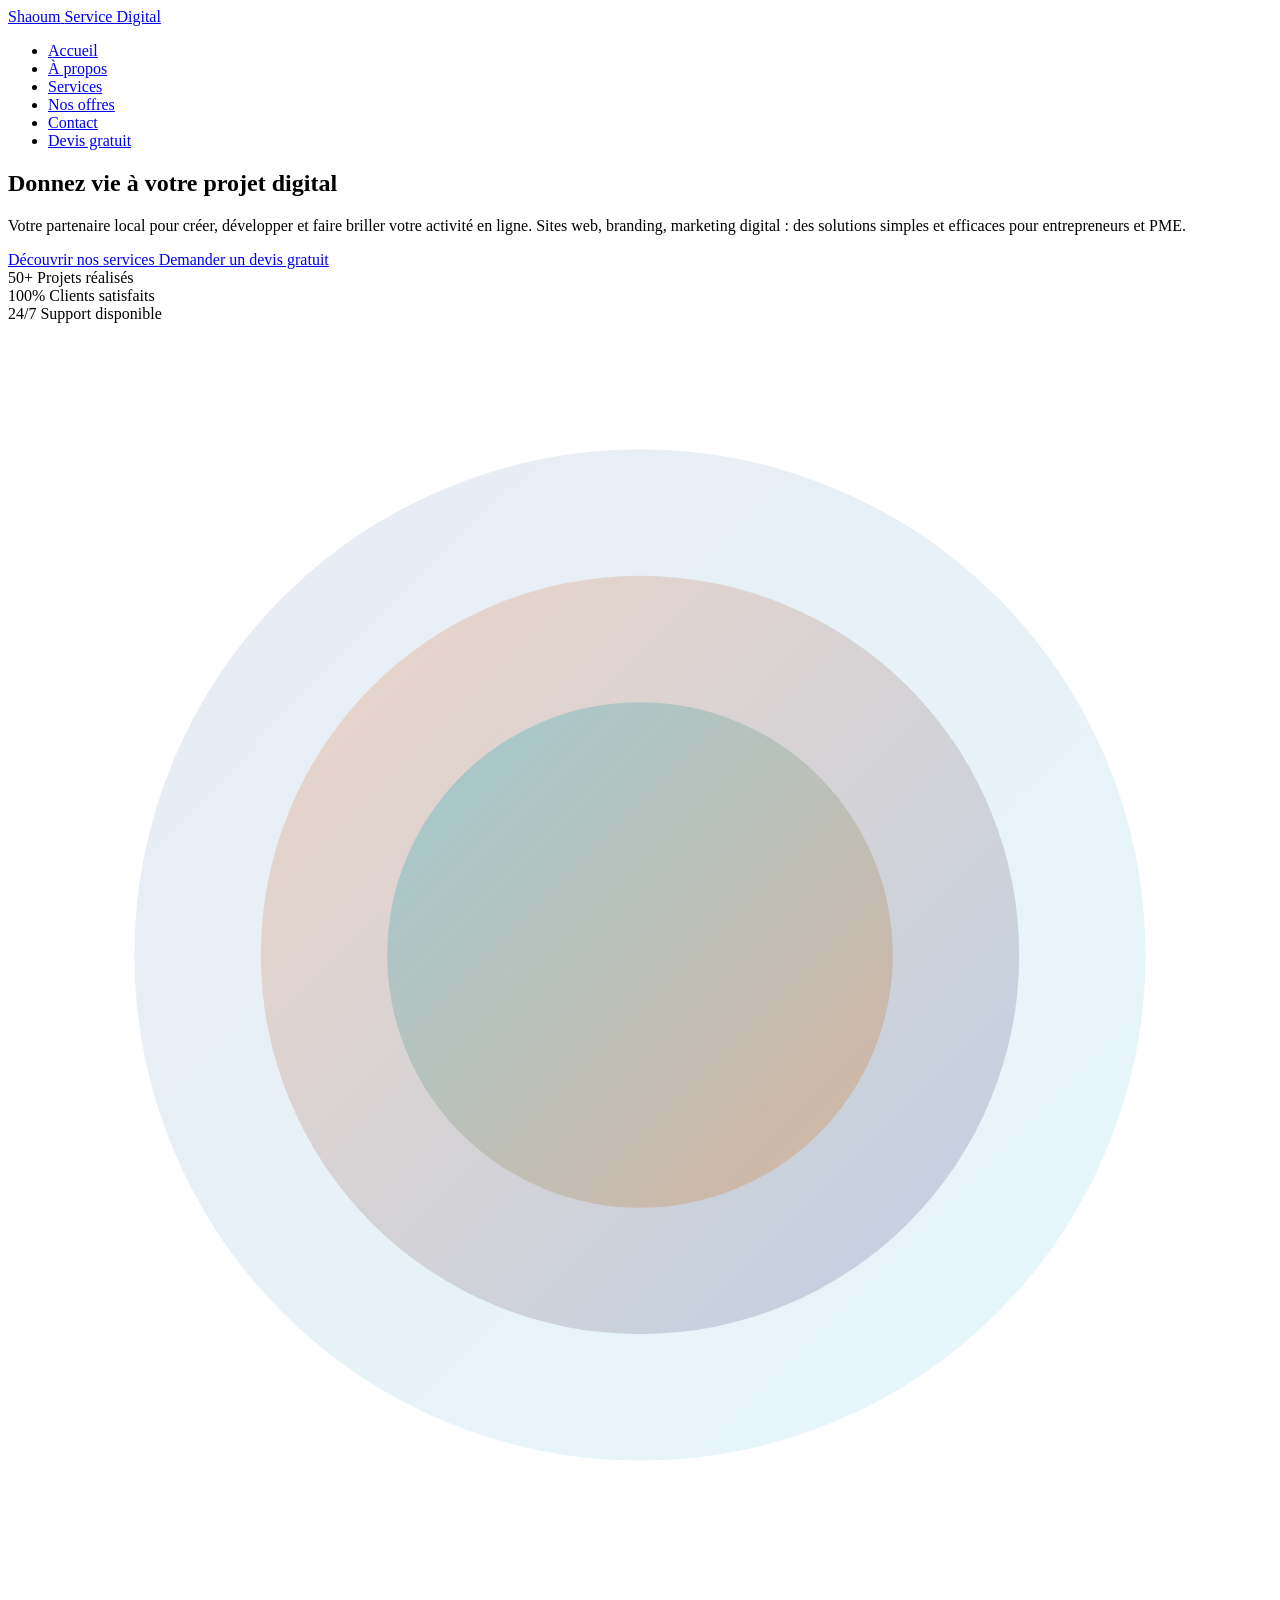
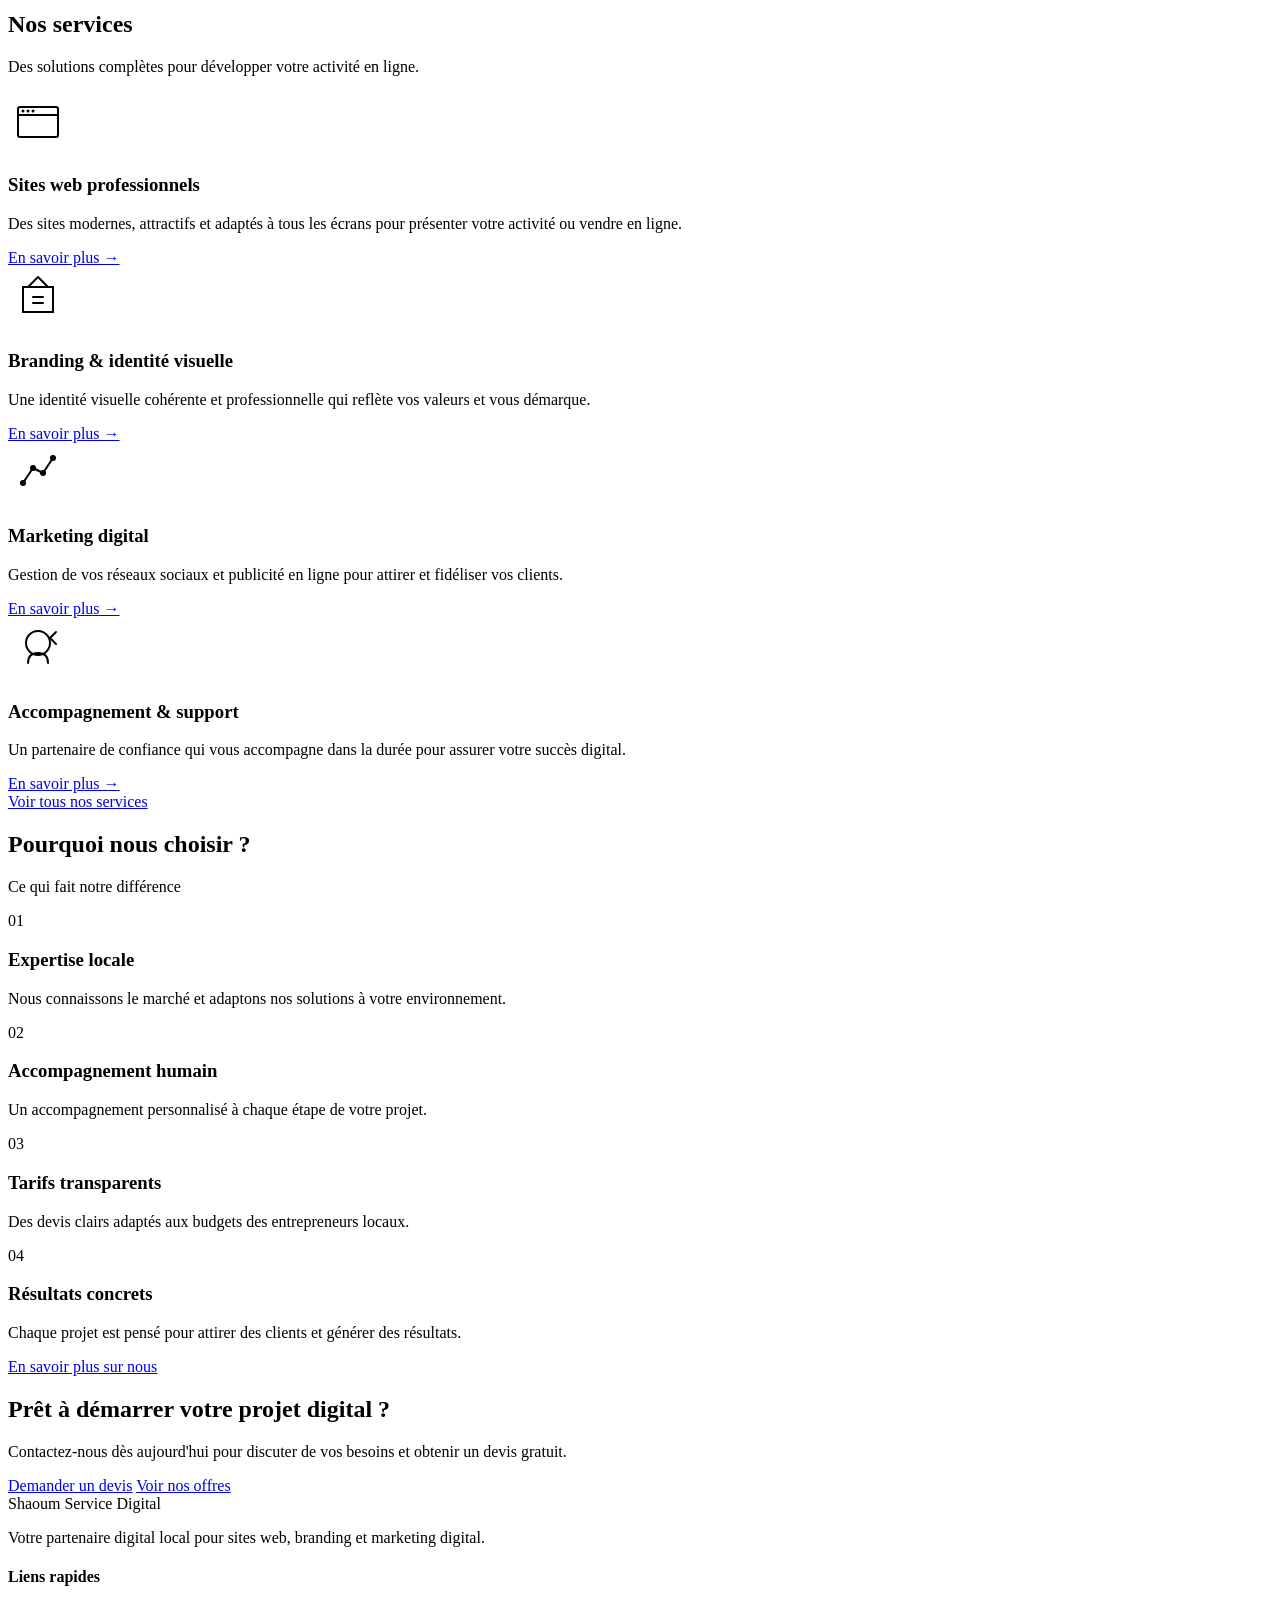
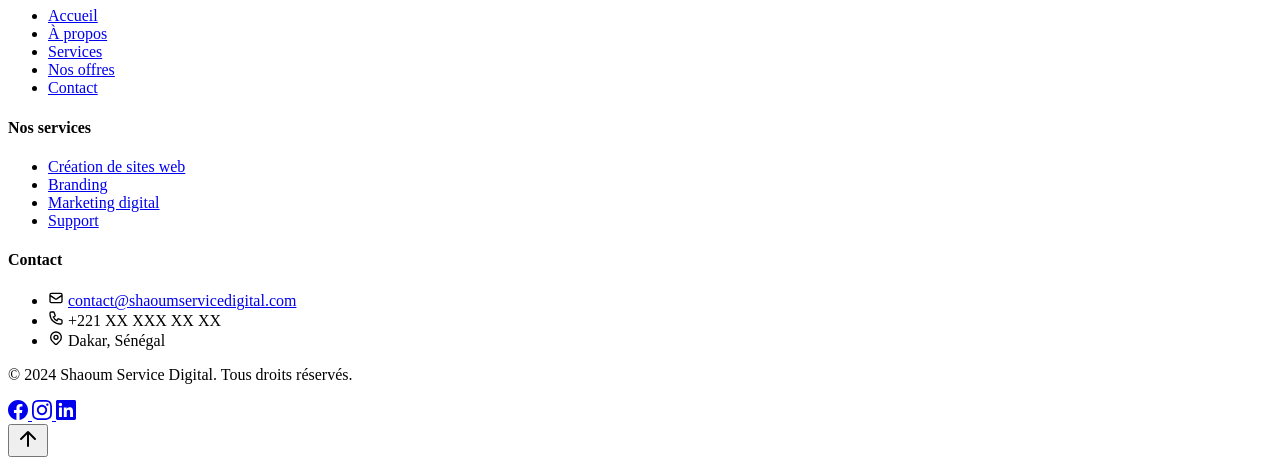
==== index.html @ 62bbb560 "🎉Initialize the project Shaoum-Service-Digital" ====
<!DOCTYPE html>
<html lang="fr">
<head>
    <meta charset="UTF-8">
    <meta name="viewport" content="width=device-width, initial-scale=1.0">
    <meta name="description" content="Shaoum Service Digital - Votre partenaire local pour sites web, branding et marketing digital au Sénégal.">
    <meta name="keywords" content="création site web, branding, marketing digital, Dakar, Sénégal, services digitaux">
    <title>Accueil - Shaoum Service Digital</title>
    
    <!-- Google Fonts -->
    <link rel="preconnect" href="https://fonts.googleapis.com">
    <link rel="preconnect" href="https://fonts.gstatic.com" crossorigin>
    <link href="https://fonts.googleapis.com/css2?family=Inter:wght@400;500;600&family=Poppins:wght@600;700;800&display=swap" rel="stylesheet">
    
    <!-- CSS -->
    <link rel="stylesheet" href="css/reset.css">
    <link rel="stylesheet" href="css/style.css">
    <link rel="stylesheet" href="css/responsive.css">
</head>
<body>

    <!-- ========================================
         HEADER / NAVIGATION
    ======================================== -->
    <header class="header" id="header">
        <nav class="nav container">
            <a href="index.html" class="nav__logo">
                <span class="nav__logo-text">Shaoum</span>
                <span class="nav__logo-highlight">Service Digital</span>
            </a>

            <!-- Menu Toggle pour mobile -->
            <div class="nav__toggle" id="nav-toggle">
                <span></span>
                <span></span>
                <span></span>
            </div>

            <!-- Menu de navigation -->
            <ul class="nav__menu" id="nav-menu">
                <li class="nav__item">
                    <a href="index.html" class="nav__link active">Accueil</a>
                </li>
                <li class="nav__item">
                    <a href="about.html" class="nav__link">À propos</a>
                </li>
                <li class="nav__item">
                    <a href="services.html" class="nav__link">Services</a>
                </li>
                <li class="nav__item">
                    <a href="offers.html" class="nav__link">Nos offres</a>
                </li>
                <li class="nav__item">
                    <a href="contact.html" class="nav__link">Contact</a>
                </li>
                <li class="nav__item">
                    <a href="contact.html" class="btn btn--primary btn--nav">Devis gratuit</a>
                </li>
            </ul>
        </nav>
    </header>

    <!-- ========================================
         MAIN CONTENT
    ======================================== -->
    <main class="main">

        <!-- ========================================
             SECTION HERO
        ======================================== -->
        <section class="hero section">
            <div class="hero__container container">
                <div class="hero__content">
                    <h1 class="hero__title">
                        Donnez vie à votre <span class="highlight">projet digital</span>
                    </h1>
                    <p class="hero__description">
                        Votre partenaire local pour créer, développer et faire briller votre activité en ligne. 
                        Sites web, branding, marketing digital : des solutions simples et efficaces pour entrepreneurs et PME.
                    </p>
                    <div class="hero__buttons">
                        <a href="services.html" class="btn btn--primary btn--large">
                            Découvrir nos services
                        </a>
                        <a href="contact.html" class="btn btn--outline btn--large">
                            Demander un devis gratuit
                        </a>
                    </div>

                    <!-- Stats -->
                    <div class="hero__stats">
                        <div class="stat">
                            <span class="stat__number">50+</span>
                            <span class="stat__label">Projets réalisés</span>
                        </div>
                        <div class="stat">
                            <span class="stat__number">100%</span>
                            <span class="stat__label">Clients satisfaits</span>
                        </div>
                        <div class="stat">
                            <span class="stat__number">24/7</span>
                            <span class="stat__label">Support disponible</span>
                        </div>
                    </div>
                </div>

                <div class="hero__image">
                    <div class="hero__image-wrapper">
                        <!-- Illustration SVG -->
                        <svg class="hero__illustration" viewBox="0 0 500 500" xmlns="http://www.w3.org/2000/svg">
                            <circle cx="250" cy="250" r="200" fill="url(#gradient1)" opacity="0.1"/>
                            <circle cx="250" cy="250" r="150" fill="url(#gradient2)" opacity="0.2"/>
                            <circle cx="250" cy="250" r="100" fill="url(#gradient3)" opacity="0.3"/>
                            
                            <defs>
                                <linearGradient id="gradient1" x1="0%" y1="0%" x2="100%" y2="100%">
                                    <stop offset="0%" style="stop-color:#1E3A8A;stop-opacity:1" />
                                    <stop offset="100%" style="stop-color:#06B6D4;stop-opacity:1" />
                                </linearGradient>
                                <linearGradient id="gradient2" x1="0%" y1="0%" x2="100%" y2="100%">
                                    <stop offset="0%" style="stop-color:#F97316;stop-opacity:1" />
                                    <stop offset="100%" style="stop-color:#1E3A8A;stop-opacity:1" />
                                </linearGradient>
                                <linearGradient id="gradient3" x1="0%" y1="0%" x2="100%" y2="100%">
                                    <stop offset="0%" style="stop-color:#06B6D4;stop-opacity:1" />
                                    <stop offset="100%" style="stop-color:#F97316;stop-opacity:1" />
                                </linearGradient>
                            </defs>
                        </svg>
                    </div>
                </div>
            </div>
        </section>

        <!-- ========================================
             APERÇU DES SERVICES
        ======================================== -->
        <section class="services-preview section section--gray">
            <div class="container">
                <div class="section__header">
                    <h2 class="section__title">Nos services</h2>
                    <p class="section__subtitle">Des solutions complètes pour développer votre activité en ligne.</p>
                    <div class="section__line"></div>
                </div>

                <div class="services__grid">
                    <!-- Service 1 -->
                    <article class="service__card">
                        <div class="service__icon">
                            <svg width="60" height="60" viewBox="0 0 60 60" fill="none">
                                <rect x="10" y="15" width="40" height="30" rx="2" stroke="currentColor" stroke-width="2"/>
                                <path d="M10 23H50" stroke="currentColor" stroke-width="2"/>
                                <circle cx="15" cy="19" r="1.5" fill="currentColor"/>
                                <circle cx="20" cy="19" r="1.5" fill="currentColor"/>
                                <circle cx="25" cy="19" r="1.5" fill="currentColor"/>
                            </svg>
                        </div>
                        <h3 class="service__title">Sites web professionnels</h3>
                        <p class="service__description">
                            Des sites modernes, attractifs et adaptés à tous les écrans pour présenter votre activité ou vendre en ligne.
                        </p>
                        <a href="services.html" class="service__link">En savoir plus →</a>
                    </article>

                    <!-- Service 2 -->
                    <article class="service__card">
                        <div class="service__icon">
                            <svg width="60" height="60" viewBox="0 0 60 60" fill="none">
                                <path d="M30 10L40 20H20L30 10Z" stroke="currentColor" stroke-width="2" stroke-linejoin="round"/>
                                <rect x="15" y="20" width="30" height="25" stroke="currentColor" stroke-width="2"/>
                                <path d="M25 30H35M25 36H35" stroke="currentColor" stroke-width="2" stroke-linecap="round"/>
                            </svg>
                        </div>
                        <h3 class="service__title">Branding & identité visuelle</h3>
                        <p class="service__description">
                            Une identité visuelle cohérente et professionnelle qui reflète vos valeurs et vous démarque.
                        </p>
                        <a href="services.html" class="service__link">En savoir plus →</a>
                    </article>

                    <!-- Service 3 -->
                    <article class="service__card">
                        <div class="service__icon">
                            <svg width="60" height="60" viewBox="0 0 60 60" fill="none">
                                <path d="M15 40L25 25L35 30L45 15" stroke="currentColor" stroke-width="2" stroke-linecap="round" stroke-linejoin="round"/>
                                <circle cx="15" cy="40" r="3" fill="currentColor"/>
                                <circle cx="25" cy="25" r="3" fill="currentColor"/>
                                <circle cx="35" cy="30" r="3" fill="currentColor"/>
                                <circle cx="45" cy="15" r="3" fill="currentColor"/>
                            </svg>
                        </div>
                        <h3 class="service__title">Marketing digital</h3>
                        <p class="service__description">
                            Gestion de vos réseaux sociaux et publicité en ligne pour attirer et fidéliser vos clients.
                        </p>
                        <a href="services.html" class="service__link">En savoir plus →</a>
                    </article>

                    <!-- Service 4 -->
                    <article class="service__card">
                        <div class="service__icon">
                            <svg width="60" height="60" viewBox="0 0 60 60" fill="none">
                                <circle cx="30" cy="25" r="12" stroke="currentColor" stroke-width="2"/>
                                <path d="M20 45C20 38 24 35 30 35C36 35 40 38 40 45" stroke="currentColor" stroke-width="2" stroke-linecap="round"/>
                                <path d="M42 20L48 14M48 26L42 20" stroke="currentColor" stroke-width="2" stroke-linecap="round"/>
                            </svg>
                        </div>
                        <h3 class="service__title">Accompagnement & support</h3>
                        <p class="service__description">
                            Un partenaire de confiance qui vous accompagne dans la durée pour assurer votre succès digital.
                        </p>
                        <a href="services.html" class="service__link">En savoir plus →</a>
                    </article>
                </div>

                <div class="section__cta">
                    <a href="services.html" class="btn btn--primary btn--large">Voir tous nos services</a>
                </div>
            </div>
        </section>

        <!-- ========================================
             POURQUOI NOUS CHOISIR (Résumé)
        ======================================== -->
        <section class="why-us-preview section">
            <div class="container">
                <div class="section__header">
                    <h2 class="section__title">Pourquoi nous choisir ?</h2>
                    <p class="section__subtitle">Ce qui fait notre différence</p>
                    <div class="section__line"></div>
                </div>

                <div class="why-us__grid-preview">
                    <div class="why-us__item">
                        <div class="why-us__number">01</div>
                        <h3 class="why-us__title">Expertise locale</h3>
                        <p class="why-us__description">
                            Nous connaissons le marché et adaptons nos solutions à votre environnement.
                        </p>
                    </div>

                    <div class="why-us__item">
                        <div class="why-us__number">02</div>
                        <h3 class="why-us__title">Accompagnement humain</h3>
                        <p class="why-us__description">
                            Un accompagnement personnalisé à chaque étape de votre projet.
                        </p>
                    </div>

                    <div class="why-us__item">
                        <div class="why-us__number">03</div>
                        <h3 class="why-us__title">Tarifs transparents</h3>
                        <p class="why-us__description">
                            Des devis clairs adaptés aux budgets des entrepreneurs locaux.
                        </p>
                    </div>

                    <div class="why-us__item">
                        <div class="why-us__number">04</div>
                        <h3 class="why-us__title">Résultats concrets</h3>
                        <p class="why-us__description">
                            Chaque projet est pensé pour attirer des clients et générer des résultats.
                        </p>
                    </div>
                </div>

                <div class="section__cta">
                    <a href="about.html" class="btn btn--outline btn--large">En savoir plus sur nous</a>
                </div>
            </div>
        </section>

        <!-- ========================================
             CALL TO ACTION
        ======================================== -->
        <section class="cta-section section section--primary">
            <div class="container">
                <div class="cta__content">
                    <h2 class="cta__title">Prêt à démarrer votre projet digital ?</h2>
                    <p class="cta__description">
                        Contactez-nous dès aujourd'hui pour discuter de vos besoins et obtenir un devis gratuit.
                    </p>
                    <div class="cta__buttons">
                        <a href="contact.html" class="btn btn--secondary btn--large">Demander un devis</a>
                        <a href="offers.html" class="btn btn--outline-white btn--large">Voir nos offres</a>
                    </div>
                </div>
            </div>
        </section>

    </main>

    <!-- ========================================
         FOOTER
    ======================================== -->
    <footer class="footer">
        <div class="container">
            <div class="footer__content">
                <!-- Colonne 1: À propos -->
                <div class="footer__column">
                    <div class="footer__logo">
                        <span class="footer__logo-text">Shaoum</span>
                        <span class="footer__logo-highlight">Service Digital</span>
                    </div>
                    <p class="footer__description">
                        Votre partenaire digital local pour sites web, branding et marketing digital.
                    </p>
                </div>

                <!-- Colonne 2: Liens rapides -->
                <div class="footer__column">
                    <h4 class="footer__title">Liens rapides</h4>
                    <ul class="footer__links">
                        <li><a href="index.html" class="footer__link">Accueil</a></li>
                        <li><a href="about.html" class="footer__link">À propos</a></li>
                        <li><a href="services.html" class="footer__link">Services</a></li>
                        <li><a href="offers.html" class="footer__link">Nos offres</a></li>
                        <li><a href="contact.html" class="footer__link">Contact</a></li>
                    </ul>
                </div>

                <!-- Colonne 3: Services -->
                <div class="footer__column">
                    <h4 class="footer__title">Nos services</h4>
                    <ul class="footer__links">
                        <li><a href="services.html" class="footer__link">Création de sites web</a></li>
                        <li><a href="services.html" class="footer__link">Branding</a></li>
                        <li><a href="services.html" class="footer__link">Marketing digital</a></li>
                        <li><a href="services.html" class="footer__link">Support</a></li>
                    </ul>
                </div>

                <!-- Colonne 4: Contact -->
                <div class="footer__column">
                    <h4 class="footer__title">Contact</h4>
                    <ul class="footer__contact">
                        <li>
                            <svg width="16" height="16" viewBox="0 0 24 24" fill="none">
                                <path d="M3 8L10.89 13.26C11.5399 13.6722 12.4601 13.6722 13.11 13.26L21 8M5 19H19C20.1046 19 21 18.1046 21 17V7C21 5.89543 20.1046 5 19 5H5C3.89543 5 3 5.89543 3 7V17C3 18.1046 3.89543 19 5 19Z" stroke="currentColor" stroke-width="2"/>
                            </svg>
                            <a href="mailto:contact@shaoumservicedigital.com" class="footer__link">
                                contact@shaoumservicedigital.com
                            </a>
                        </li>
                        <li>
                            <svg width="16" height="16" viewBox="0 0 24 24" fill="none">
                                <path d="M3 5C3 3.89543 3.89543 3 5 3H8.27924C8.70967 3 9.09181 3.27543 9.22792 3.68377L10.7257 8.17721C10.8831 8.64932 10.6694 9.16531 10.2243 9.38787L7.96701 10.5165C9.06925 12.9612 11.0388 14.9308 13.4835 16.033L14.6121 13.7757C14.8347 13.3306 15.3507 13.1169 15.8228 13.2743L20.3162 14.7721C20.7246 14.9082 21 15.2903 21 15.7208V19C21 20.1046 20.1046 21 19 21H18C9.71573 21 3 14.2843 3 6V5Z" stroke="currentColor" stroke-width="2"/>
                            </svg>
                            <span>+221 XX XXX XX XX</span>
                        </li>
                        <li>
                            <svg width="16" height="16" viewBox="0 0 24 24" fill="none">
                                <path d="M17.657 16.657L13.414 20.9C12.6332 21.6808 11.3668 21.6808 10.586 20.9L6.343 16.657C3.21895 13.533 3.21895 8.46701 6.343 5.343C9.46701 2.21895 14.533 2.21895 17.657 5.343C20.781 8.46701 20.781 13.533 17.657 16.657Z" stroke="currentColor" stroke-width="2"/>
                                <circle cx="12" cy="11" r="3" stroke="currentColor" stroke-width="2"/>
                            </svg>
                            <span>Dakar, Sénégal</span>
                        </li>
                    </ul>
                </div>
            </div>

            <!-- Footer bottom -->
            <div class="footer__bottom">
                <p class="footer__copyright">
                    © 2024 Shaoum Service Digital. Tous droits réservés.
                </p>
                <div class="footer__social">
                    <a href="#" class="footer__social-link" aria-label="Facebook">
                        <svg width="20" height="20" viewBox="0 0 24 24" fill="currentColor">
                            <path d="M24 12.073c0-6.627-5.373-12-12-12s-12 5.373-12 12c0 5.99 4.388 10.954 10.125 11.854v-8.385H7.078v-3.47h3.047V9.43c0-3.007 1.792-4.669 4.533-4.669 1.312 0 2.686.235 2.686.235v2.953H15.83c-1.491 0-1.956.925-1.956 1.874v2.25h3.328l-.532 3.47h-2.796v8.385C19.612 23.027 24 18.062 24 12.073z"/>
                        </svg>
                    </a>
                    <a href="#" class="footer__social-link" aria-label="Instagram">
                        <svg width="20" height="20" viewBox="0 0 24 24" fill="currentColor">
                            <path d="M12 2.163c3.204 0 3.584.012 4.85.07 3.252.148 4.771 1.691 4.919 4.919.058 1.265.069 1.645.069 4.849 0 3.205-.012 3.584-.069 4.849-.149 3.225-1.664 4.771-4.919 4.919-1.266.058-1.644.07-4.85.07-3.204 0-3.584-.012-4.849-.07-3.26-.149-4.771-1.699-4.919-4.92-.058-1.265-.07-1.644-.07-4.849 0-3.204.013-3.583.07-4.849.149-3.227 1.664-4.771 4.919-4.919 1.266-.057 1.645-.069 4.849-.069zm0-2.163c-3.259 0-3.667.014-4.947.072-4.358.2-6.78 2.618-6.98 6.98-.059 1.281-.073 1.689-.073 4.948 0 3.259.014 3.668.072 4.948.2 4.358 2.618 6.78 6.98 6.98 1.281.058 1.689.072 4.948.072 3.259 0 3.668-.014 4.948-.072 4.354-.2 6.782-2.618 6.979-6.98.059-1.28.073-1.689.073-4.948 0-3.259-.014-3.667-.072-4.947-.196-4.354-2.617-6.78-6.979-6.98-1.281-.059-1.69-.073-4.949-.073zm0 5.838c-3.403 0-6.162 2.759-6.162 6.162s2.759 6.163 6.162 6.163 6.162-2.759 6.162-6.163c0-3.403-2.759-6.162-6.162-6.162zm0 10.162c-2.209 0-4-1.79-4-4 0-2.209 1.791-4 4-4s4 1.791 4 4c0 2.21-1.791 4-4 4zm6.406-11.845c-.796 0-1.441.645-1.441 1.44s.645 1.44 1.441 1.44c.795 0 1.439-.645 1.439-1.44s-.644-1.44-1.439-1.44z"/>
                        </svg>
                    </a>
                    <a href="#" class="footer__social-link" aria-label="LinkedIn">
                        <svg width="20" height="20" viewBox="0 0 24 24" fill="currentColor">
                            <path d="M20.447 20.452h-3.554v-5.569c0-1.328-.027-3.037-1.852-3.037-1.853 0-2.136 1.445-2.136 2.939v5.667H9.351V9h3.414v1.561h.046c.477-.9 1.637-1.85 3.37-1.85 3.601 0 4.267 2.37 4.267 5.455v6.286zM5.337 7.433c-1.144 0-2.063-.926-2.063-2.065 0-1.138.92-2.063 2.063-2.063 1.14 0 2.064.925 2.064 2.063 0 1.139-.925 2.065-2.064 2.065zm1.782 13.019H3.555V9h3.564v11.452zM22.225 0H1.771C.792 0 0 .774 0 1.729v20.542C0 23.227.792 24 1.771 24h20.451C23.2 24 24 23.227 24 22.271V1.729C24 .774 23.2 0 22.222 0h.003z"/>
                        </svg>
                    </a>
                </div>
            </div>
        </div>
    </footer>

    <!-- ========================================
         SCROLL TO TOP BUTTON
    ======================================== -->
    <button class="scroll-top" id="scroll-top" aria-label="Retour en haut">
        <svg width="24" height="24" viewBox="0 0 24 24" fill="none">
            <path d="M12 19V5M5 12L12 5L19 12" stroke="currentColor" stroke-width="2" stroke-linecap="round" stroke-linejoin="round"/>
        </svg>
    </button>

    <!-- ========================================
         JAVASCRIPT
    ======================================== -->
    <script src="js/main.js"></script>

</body>
</html>
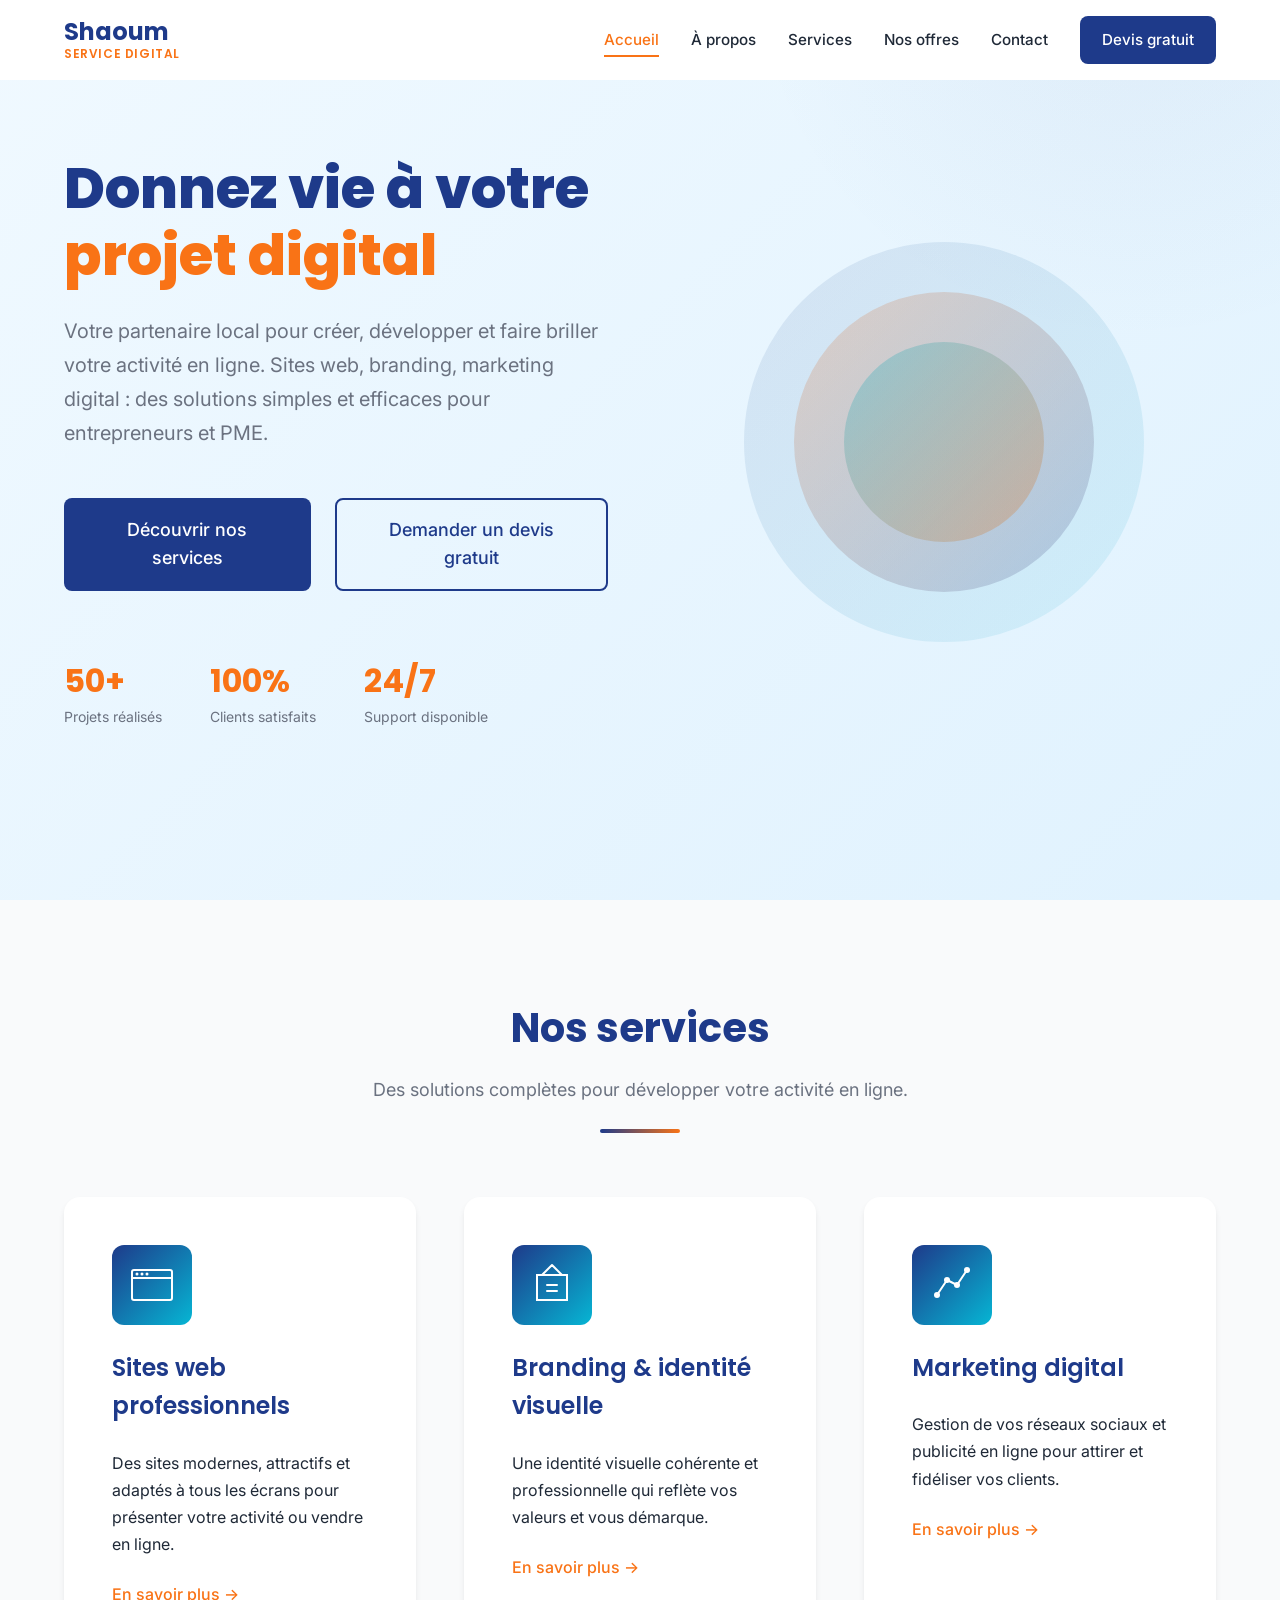
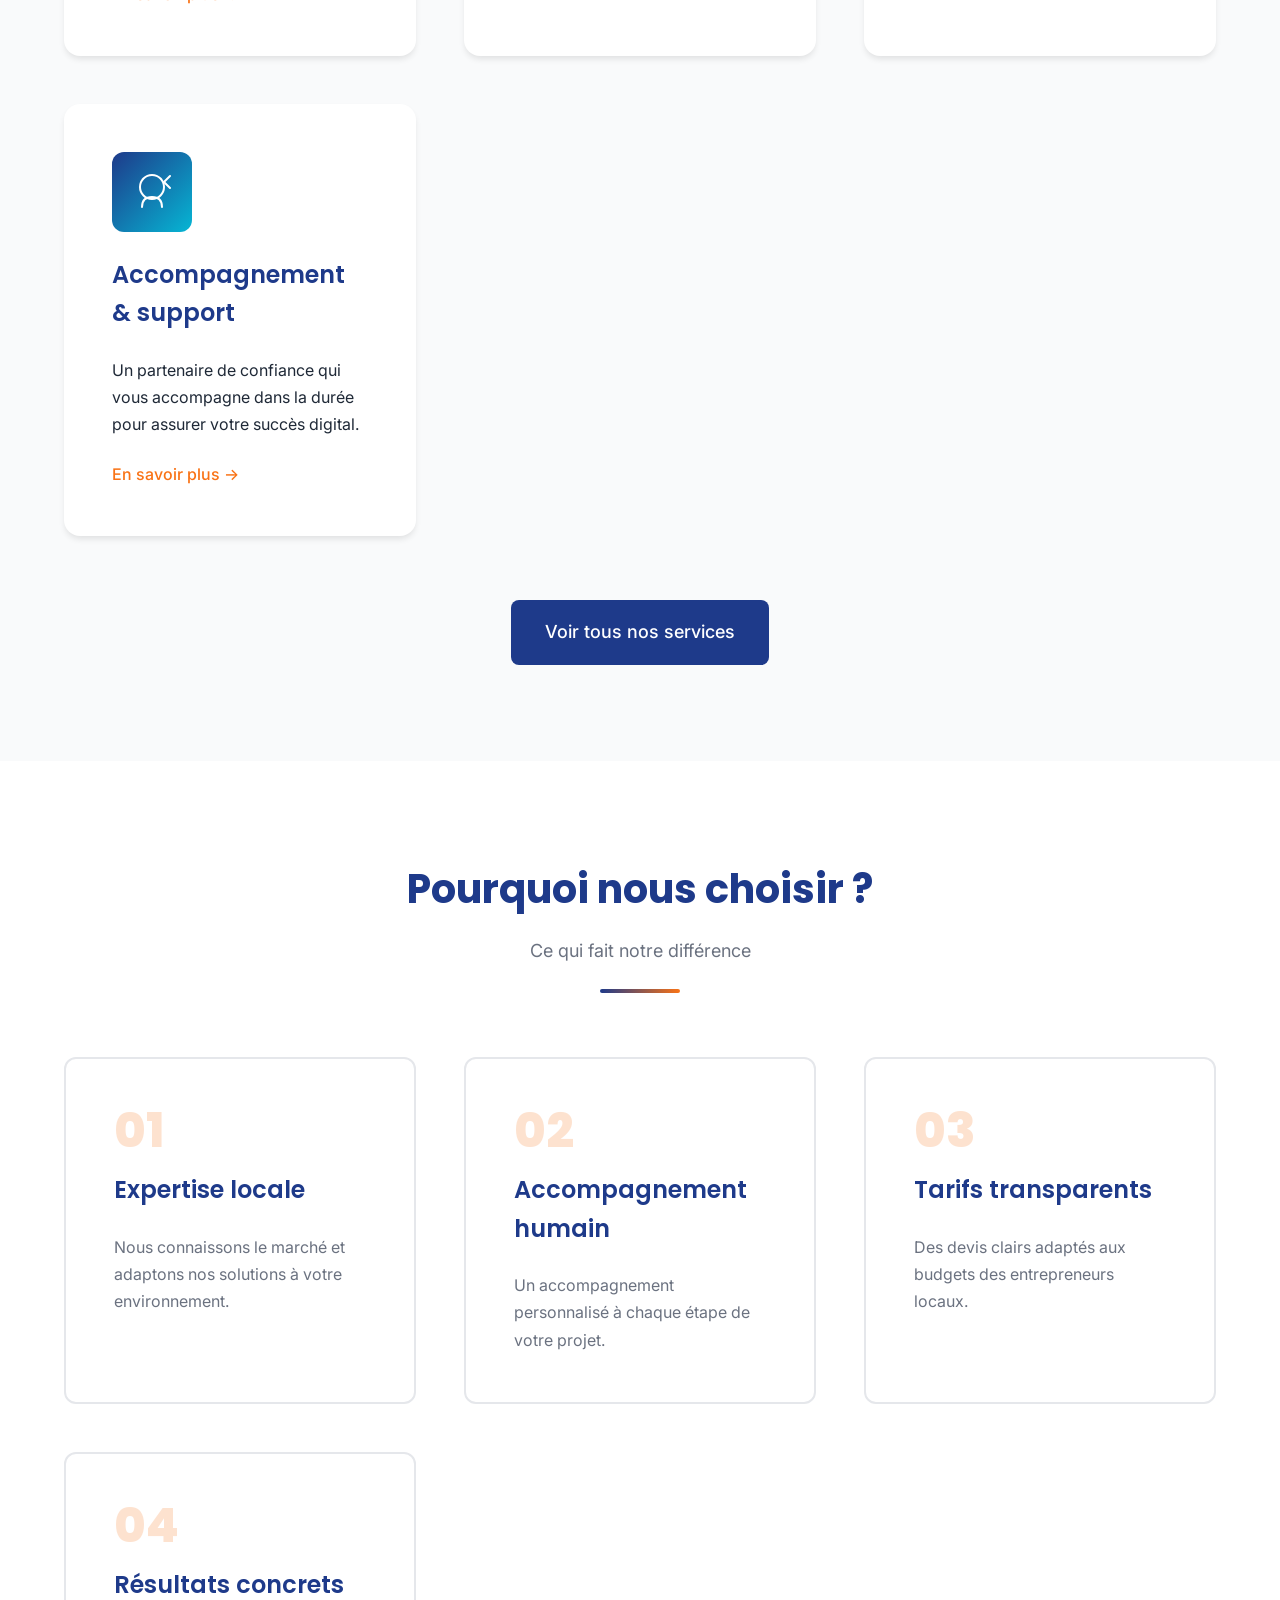
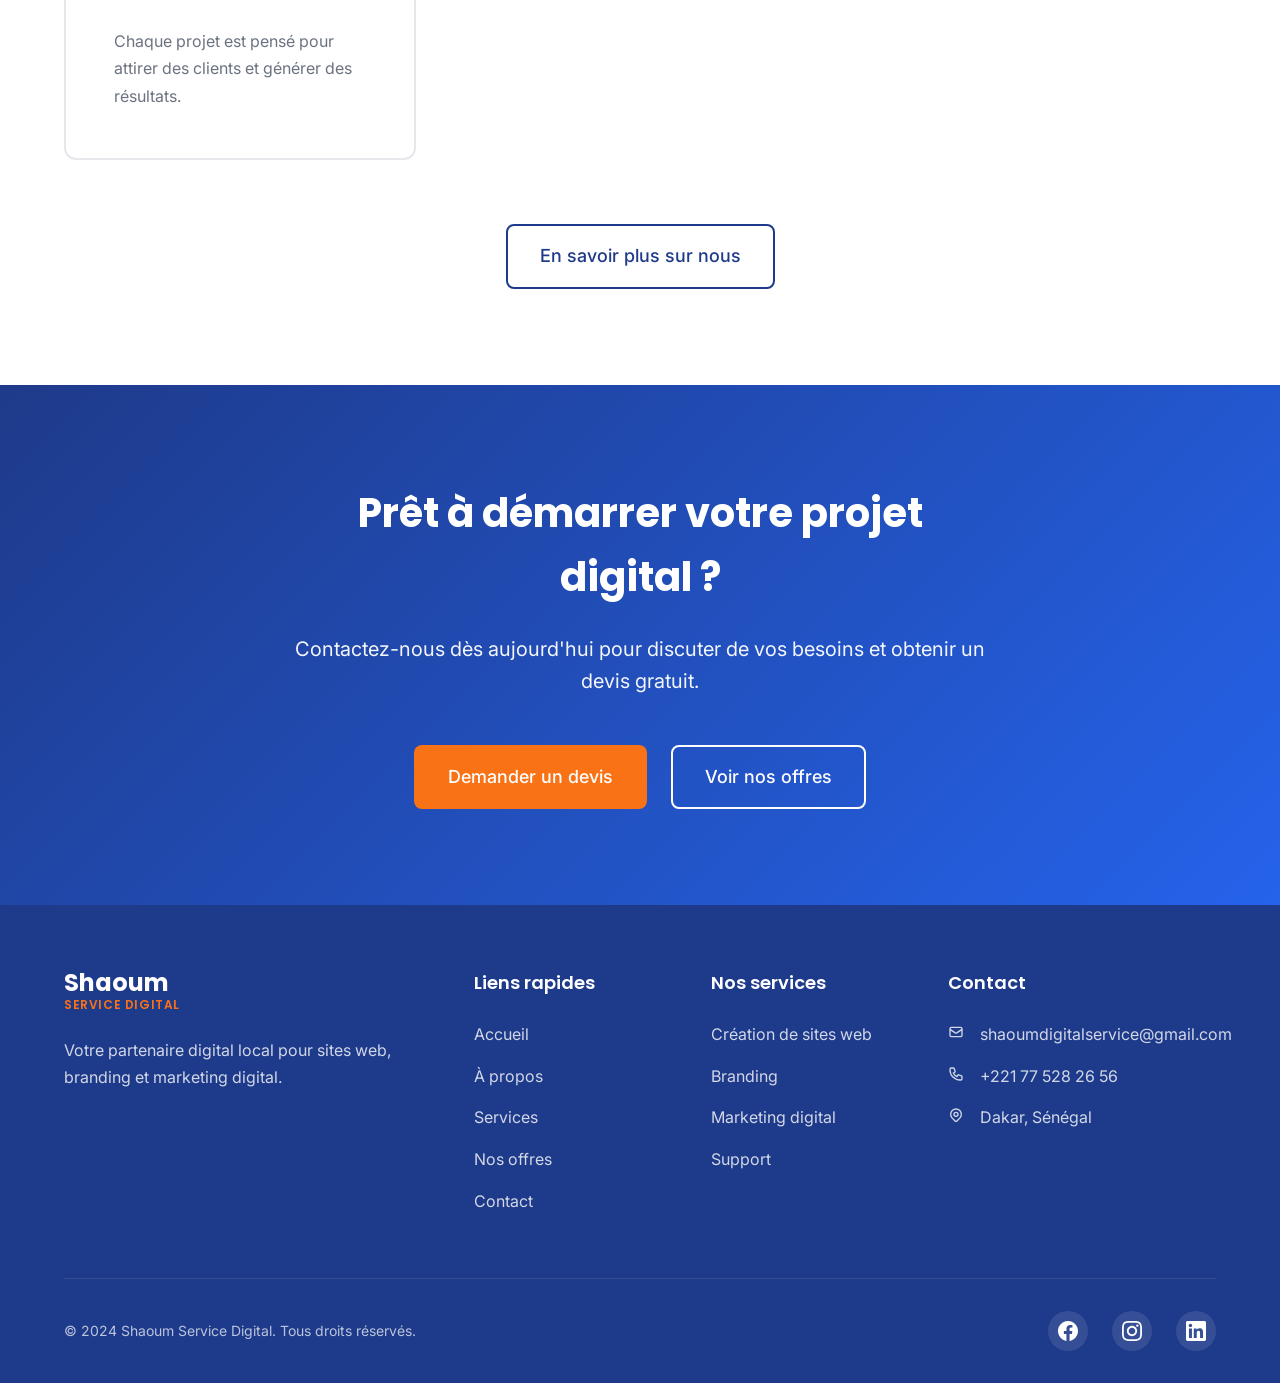
==== commit 9ce9816f: "Update index.html" ====
--- a/index.html
+++ b/index.html
@@ -339,14 +339,14 @@
                                 <path d="M3 8L10.89 13.26C11.5399 13.6722 12.4601 13.6722 13.11 13.26L21 8M5 19H19C20.1046 19 21 18.1046 21 17V7C21 5.89543 20.1046 5 19 5H5C3.89543 5 3 5.89543 3 7V17C3 18.1046 3.89543 19 5 19Z" stroke="currentColor" stroke-width="2"/>
                             </svg>
                             <a href="mailto:contact@shaoumservicedigital.com" class="footer__link">
-                                contact@shaoumservicedigital.com
+                                shaoumdigitalservice@gmail.com
                             </a>
                         </li>
                         <li>
                             <svg width="16" height="16" viewBox="0 0 24 24" fill="none">
                                 <path d="M3 5C3 3.89543 3.89543 3 5 3H8.27924C8.70967 3 9.09181 3.27543 9.22792 3.68377L10.7257 8.17721C10.8831 8.64932 10.6694 9.16531 10.2243 9.38787L7.96701 10.5165C9.06925 12.9612 11.0388 14.9308 13.4835 16.033L14.6121 13.7757C14.8347 13.3306 15.3507 13.1169 15.8228 13.2743L20.3162 14.7721C20.7246 14.9082 21 15.2903 21 15.7208V19C21 20.1046 20.1046 21 19 21H18C9.71573 21 3 14.2843 3 6V5Z" stroke="currentColor" stroke-width="2"/>
                             </svg>
-                            <span>+221 XX XXX XX XX</span>
+                            <span>+221 77 528 26 56</span>
                         </li>
                         <li>
                             <svg width="16" height="16" viewBox="0 0 24 24" fill="none">
@@ -400,4 +400,4 @@
     <script src="js/main.js"></script>
 
 </body>
-</html>+</html>
--- a/css/style.css
+++ b/css/style.css
@@ -0,0 +1,1630 @@
+/* ========================================
+   STYLE PRINCIPAL - Shaoum Service Digital
+   Site vitrine professionnel
+======================================== */
+
+/* ========================================
+   VARIABLES CSS
+======================================== */
+:root {
+    /* Couleurs principales */
+    --color-primary: #1E3A8A;
+    --color-secondary: #F97316;
+    --color-accent: #06B6D4;
+    
+    /* Couleurs neutres */
+    --color-text: #1F2937;
+    --color-text-light: #6B7280;
+    --color-bg: #FFFFFF;
+    --color-bg-gray: #F9FAFB;
+    --color-border: #E5E7EB;
+    
+    /* Couleurs d'état */
+    --color-success: #10B981;
+    --color-warning: #F59E0B;
+    --color-error: #EF4444;
+    
+    /* Typographie */
+    --font-heading: 'Poppins', sans-serif;
+    --font-body: 'Inter', sans-serif;
+    
+    /* Espacements */
+    --spacing-xs: 0.5rem;
+    --spacing-sm: 1rem;
+    --spacing-md: 1.5rem;
+    --spacing-lg: 2rem;
+    --spacing-xl: 3rem;
+    --spacing-2xl: 4rem;
+    --spacing-3xl: 6rem;
+    
+    /* Bordures */
+    --radius-sm: 0.375rem;
+    --radius-md: 0.5rem;
+    --radius-lg: 0.75rem;
+    --radius-xl: 1rem;
+    
+    /* Ombres */
+    --shadow-sm: 0 1px 2px 0 rgba(0, 0, 0, 0.05);
+    --shadow-md: 0 4px 6px -1px rgba(0, 0, 0, 0.1);
+    --shadow-lg: 0 10px 15px -3px rgba(0, 0, 0, 0.1);
+    --shadow-xl: 0 20px 25px -5px rgba(0, 0, 0, 0.1);
+    
+    /* Transitions */
+    --transition-fast: 0.15s ease;
+    --transition-base: 0.3s ease;
+    --transition-slow: 0.5s ease;
+    
+    /* Layout */
+    --container-max-width: 1200px;
+    --header-height: 80px;
+}
+
+/* ========================================
+   BASE STYLES
+======================================== */
+body {
+    font-family: var(--font-body);
+    font-size: 1rem;
+    color: var(--color-text);
+    background-color: var(--color-bg);
+    overflow-x: hidden;
+}
+
+/* Container */
+.container {
+    width: 100%;
+    max-width: var(--container-max-width);
+    margin: 0 auto;
+    padding: 0 var(--spacing-md);
+}
+
+/* Section */
+.section {
+    padding: var(--spacing-3xl) 0;
+}
+
+.section--gray {
+    background-color: var(--color-bg-gray);
+}
+
+.section--primary {
+    background: linear-gradient(135deg, var(--color-primary) 0%, #2563eb 100%);
+    color: white;
+}
+
+/* Section Header */
+.section__header {
+    text-align: center;
+    margin-bottom: var(--spacing-2xl);
+}
+
+.section__title {
+    font-family: var(--font-heading);
+    font-size: 2.5rem;
+    font-weight: 700;
+    color: var(--color-primary);
+    margin-bottom: var(--spacing-sm);
+}
+
+.section--primary .section__title {
+    color: white;
+}
+
+.section__subtitle {
+    font-size: 1.125rem;
+    color: var(--color-text-light);
+    max-width: 700px;
+    margin: 0 auto var(--spacing-md);
+}
+
+.section--primary .section__subtitle {
+    color: rgba(255, 255, 255, 0.9);
+}
+
+.section__line {
+    width: 80px;
+    height: 4px;
+    background: linear-gradient(90deg, var(--color-primary), var(--color-secondary));
+    margin: 0 auto;
+    border-radius: 2px;
+}
+
+.section--primary .section__line {
+    background: linear-gradient(90deg, white, var(--color-secondary));
+}
+
+.section__cta {
+    text-align: center;
+    margin-top: var(--spacing-2xl);
+}
+
+/* Highlight */
+.highlight {
+    color: var(--color-secondary);
+    position: relative;
+}
+
+/* ========================================
+   HEADER / NAVIGATION
+======================================== */
+.header {
+    position: fixed;
+    top: 0;
+    left: 0;
+    width: 100%;
+    z-index: 1000;
+    background-color: var(--color-bg);
+    transition: all var(--transition-base);
+}
+
+.header--scrolled {
+    box-shadow: var(--shadow-md);
+}
+
+.nav {
+    display: flex;
+    justify-content: space-between;
+    align-items: center;
+    height: var(--header-height);
+}
+
+/* Logo */
+.nav__logo {
+    display: flex;
+    flex-direction: column;
+    line-height: 1.2;
+    transition: transform var(--transition-base);
+}
+
+.nav__logo:hover {
+    transform: translateY(-2px);
+}
+
+.nav__logo-text {
+    font-family: var(--font-heading);
+    font-size: 1.5rem;
+    font-weight: 700;
+    color: var(--color-primary);
+}
+
+.nav__logo-highlight {
+    font-family: var(--font-heading);
+    font-size: 0.75rem;
+    font-weight: 600;
+    color: var(--color-secondary);
+    letter-spacing: 0.05em;
+    text-transform: uppercase;
+}
+
+/* Menu Toggle (Mobile) */
+.nav__toggle {
+    display: none;
+    flex-direction: column;
+    gap: 5px;
+    cursor: pointer;
+    z-index: 1001;
+}
+
+.nav__toggle span {
+    width: 28px;
+    height: 3px;
+    background-color: var(--color-primary);
+    border-radius: 2px;
+    transition: all var(--transition-base);
+}
+
+.nav__toggle.active span:nth-child(1) {
+    transform: rotate(45deg) translate(7px, 7px);
+}
+
+.nav__toggle.active span:nth-child(2) {
+    opacity: 0;
+}
+
+.nav__toggle.active span:nth-child(3) {
+    transform: rotate(-45deg) translate(7px, -7px);
+}
+
+/* Menu */
+.nav__menu {
+    display: flex;
+    align-items: center;
+    gap: var(--spacing-lg);
+}
+
+.nav__link {
+    font-size: 0.95rem;
+    font-weight: 500;
+    color: var(--color-text);
+    padding: 0.5rem 0;
+    position: relative;
+    transition: color var(--transition-base);
+}
+
+.nav__link::after {
+    content: '';
+    position: absolute;
+    bottom: 0;
+    left: 0;
+    width: 0;
+    height: 2px;
+    background-color: var(--color-secondary);
+    transition: width var(--transition-base);
+}
+
+.nav__link:hover,
+.nav__link.active {
+    color: var(--color-secondary);
+}
+
+.nav__link:hover::after,
+.nav__link.active::after {
+    width: 100%;
+}
+
+/* ========================================
+   BUTTONS
+======================================== */
+.btn {
+    display: inline-flex;
+    align-items: center;
+    justify-content: center;
+    padding: 0.75rem 1.5rem;
+    font-family: var(--font-body);
+    font-size: 1rem;
+    font-weight: 500;
+    border-radius: var(--radius-md);
+    transition: all var(--transition-base);
+    cursor: pointer;
+    text-align: center;
+    border: 2px solid transparent;
+}
+
+.btn--primary {
+    background-color: var(--color-primary);
+    color: white;
+}
+
+.btn--primary:hover {
+    background-color: #1e40af;
+    transform: translateY(-2px);
+    box-shadow: var(--shadow-lg);
+}
+
+.btn--secondary {
+    background-color: var(--color-secondary);
+    color: white;
+}
+
+.btn--secondary:hover {
+    background-color: #ea580c;
+    transform: translateY(-2px);
+    box-shadow: var(--shadow-lg);
+}
+
+.btn--outline {
+    background-color: transparent;
+    color: var(--color-primary);
+    border-color: var(--color-primary);
+}
+
+.btn--outline:hover {
+    background-color: var(--color-primary);
+    color: white;
+    transform: translateY(-2px);
+}
+
+.btn--outline-white {
+    background-color: transparent;
+    color: white;
+    border-color: white;
+}
+
+.btn--outline-white:hover {
+    background-color: white;
+    color: var(--color-primary);
+    transform: translateY(-2px);
+}
+
+.btn--large {
+    padding: 1rem 2rem;
+    font-size: 1.125rem;
+}
+
+.btn--full {
+    width: 100%;
+}
+
+.btn--nav {
+    padding: 0.625rem 1.25rem;
+    font-size: 0.95rem;
+}
+
+/* ========================================
+   PAGE HEADER
+======================================== */
+.page-header {
+    padding: calc(var(--header-height) + var(--spacing-2xl)) 0 var(--spacing-2xl);
+    text-align: center;
+}
+
+.page-header__title {
+    font-family: var(--font-heading);
+    font-size: 3rem;
+    font-weight: 700;
+    margin-bottom: var(--spacing-md);
+}
+
+.page-header__description {
+    font-size: 1.25rem;
+    max-width: 700px;
+    margin: 0 auto;
+    opacity: 0.95;
+}
+
+/* ========================================
+   HERO SECTION
+======================================== */
+.hero {
+    min-height: 100vh;
+    display: flex;
+    align-items: center;
+    padding-top: var(--header-height);
+    background: linear-gradient(135deg, #f0f9ff 0%, #e0f2fe 100%);
+    position: relative;
+    overflow: hidden;
+}
+
+.hero::before {
+    content: '';
+    position: absolute;
+    top: -50%;
+    right: -20%;
+    width: 800px;
+    height: 800px;
+    background: radial-gradient(circle, rgba(30, 58, 138, 0.05) 0%, transparent 70%);
+    border-radius: 50%;
+}
+
+.hero__container {
+    display: grid;
+    grid-template-columns: 1fr 1fr;
+    gap: var(--spacing-2xl);
+    align-items: center;
+    position: relative;
+    z-index: 1;
+}
+
+.hero__content {
+    animation: fadeInUp 0.8s ease;
+}
+
+.hero__title {
+    font-family: var(--font-heading);
+    font-size: 3.5rem;
+    font-weight: 800;
+    color: var(--color-primary);
+    line-height: 1.2;
+    margin-bottom: var(--spacing-md);
+}
+
+.hero__description {
+    font-size: 1.25rem;
+    color: var(--color-text-light);
+    line-height: 1.7;
+    margin-bottom: var(--spacing-xl);
+    max-width: 600px;
+}
+
+.hero__buttons {
+    display: flex;
+    gap: var(--spacing-md);
+    margin-bottom: var(--spacing-2xl);
+}
+
+/* Stats */
+.hero__stats {
+    display: flex;
+    gap: var(--spacing-xl);
+}
+
+.stat {
+    display: flex;
+    flex-direction: column;
+}
+
+.stat__number {
+    font-family: var(--font-heading);
+    font-size: 2rem;
+    font-weight: 700;
+    color: var(--color-secondary);
+}
+
+.stat__label {
+    font-size: 0.875rem;
+    color: var(--color-text-light);
+}
+
+/* Hero Image */
+.hero__image {
+    display: flex;
+    justify-content: center;
+    align-items: center;
+    animation: fadeInRight 0.8s ease;
+}
+
+.hero__image-wrapper {
+    position: relative;
+    width: 100%;
+    max-width: 500px;
+}
+
+.hero__illustration {
+    width: 100%;
+    height: auto;
+    animation: float 6s ease-in-out infinite;
+}
+
+/* Animations */
+@keyframes fadeInUp {
+    from {
+        opacity: 0;
+        transform: translateY(30px);
+    }
+    to {
+        opacity: 1;
+        transform: translateY(0);
+    }
+}
+
+@keyframes fadeInRight {
+    from {
+        opacity: 0;
+        transform: translateX(30px);
+    }
+    to {
+        opacity: 1;
+        transform: translateX(0);
+    }
+}
+
+@keyframes float {
+    0%, 100% {
+        transform: translateY(0);
+    }
+    50% {
+        transform: translateY(-20px);
+    }
+}
+
+/* ========================================
+   SERVICES SECTION
+======================================== */
+.services__grid,
+.services-preview .services__grid {
+    display: grid;
+    grid-template-columns: repeat(auto-fit, minmax(280px, 1fr));
+    gap: var(--spacing-xl);
+}
+
+.service__card {
+    background: white;
+    padding: var(--spacing-xl);
+    border-radius: var(--radius-xl);
+    box-shadow: var(--shadow-md);
+    transition: all var(--transition-base);
+    opacity: 0;
+    transform: translateY(20px);
+}
+
+.service__card.animate-in {
+    opacity: 1;
+    transform: translateY(0);
+    transition: all 0.6s ease;
+}
+
+.service__card:hover {
+    transform: translateY(-10px);
+    box-shadow: var(--shadow-xl);
+}
+
+.service__icon {
+    width: 80px;
+    height: 80px;
+    background: linear-gradient(135deg, var(--color-primary), var(--color-accent));
+    border-radius: var(--radius-lg);
+    display: flex;
+    align-items: center;
+    justify-content: center;
+    margin-bottom: var(--spacing-md);
+    color: white;
+}
+
+.service__title {
+    font-family: var(--font-heading);
+    font-size: 1.5rem;
+    font-weight: 600;
+    color: var(--color-primary);
+    margin-bottom: var(--spacing-md);
+}
+
+.service__description {
+    color: var(--color-text);
+    line-height: 1.7;
+    margin-bottom: var(--spacing-md);
+}
+
+.service__link {
+    color: var(--color-secondary);
+    font-weight: 500;
+    transition: all var(--transition-base);
+}
+
+.service__link:hover {
+    text-decoration: underline;
+    transform: translateX(5px);
+}
+
+/* Service Detail Page */
+.service-detail {
+    padding: var(--spacing-3xl) 0;
+}
+
+.service-detail__content {
+    max-width: 900px;
+    margin: 0 auto;
+}
+
+.service-detail__icon {
+    margin: 0 auto var(--spacing-lg);
+    width: 100px;
+    height: 100px;
+    background: linear-gradient(135deg, var(--color-primary), var(--color-accent));
+    border-radius: var(--radius-xl);
+    display: flex;
+    align-items: center;
+    justify-content: center;
+    color: white;
+}
+
+.service-detail__title {
+    font-family: var(--font-heading);
+    font-size: 2.5rem;
+    font-weight: 700;
+    color: var(--color-primary);
+    text-align: center;
+    margin-bottom: var(--spacing-lg);
+}
+
+.service-detail__intro {
+    font-size: 1.125rem;
+    color: var(--color-text);
+    line-height: 1.8;
+    text-align: center;
+    margin-bottom: var(--spacing-2xl);
+}
+
+.service-detail__subtitle {
+    font-family: var(--font-heading);
+    font-size: 1.5rem;
+    font-weight: 600;
+    color: var(--color-primary);
+    margin: var(--spacing-2xl) 0 var(--spacing-lg);
+}
+
+.service-detail__features {
+    display: flex;
+    flex-direction: column;
+    gap: var(--spacing-lg);
+}
+
+.feature-item {
+    display: flex;
+    gap: var(--spacing-md);
+    padding: var(--spacing-lg);
+    background: white;
+    border-radius: var(--radius-lg);
+    border-left: 4px solid var(--color-secondary);
+    transition: all var(--transition-base);
+}
+
+.feature-item:hover {
+    box-shadow: var(--shadow-md);
+    transform: translateX(5px);
+}
+
+.feature-item__icon {
+    flex-shrink: 0;
+    width: 40px;
+    height: 40px;
+    background: linear-gradient(135deg, var(--color-primary), var(--color-accent));
+    border-radius: 50%;
+    display: flex;
+    align-items: center;
+    justify-content: center;
+    color: white;
+}
+
+.feature-item__title {
+    font-family: var(--font-heading);
+    font-size: 1.125rem;
+    font-weight: 600;
+    color: var(--color-primary);
+    margin-bottom: var(--spacing-xs);
+}
+
+.feature-item__description {
+    color: var(--color-text-light);
+    line-height: 1.6;
+}
+
+.service-detail__result {
+    padding: var(--spacing-lg);
+    background: var(--color-bg-gray);
+    border-radius: var(--radius-lg);
+    border-left: 4px solid var(--color-success);
+    margin-top: var(--spacing-xl);
+    font-size: 1.125rem;
+}
+
+.service-detail__result strong {
+    color: var(--color-success);
+}
+
+/* ========================================
+   ABOUT PAGE
+======================================== */
+.about-intro {
+    padding: var(--spacing-3xl) 0;
+}
+
+.about-intro__content {
+    display: grid;
+    grid-template-columns: 1fr 1fr;
+    gap: var(--spacing-2xl);
+    align-items: center;
+}
+
+.about-intro__paragraph {
+    margin-bottom: var(--spacing-md);
+    font-size: 1.125rem;
+    line-height: 1.8;
+}
+
+.about-intro__svg {
+    width: 100%;
+    max-width: 400px;
+    margin: 0 auto;
+    animation: float 6s ease-in-out infinite;
+}
+
+/* Vision Mission */
+.vm-grid {
+    display: grid;
+    grid-template-columns: repeat(auto-fit, minmax(400px, 1fr));
+    gap: var(--spacing-xl);
+}
+
+.vm-card {
+    background: white;
+    padding: var(--spacing-2xl);
+    border-radius: var(--radius-xl);
+    box-shadow: var(--shadow-lg);
+    text-align: center;
+}
+
+.vm-card--vision {
+    border-top: 4px solid var(--color-primary);
+}
+
+.vm-card--mission {
+    border-top: 4px solid var(--color-secondary);
+}
+
+.vm-card__icon {
+    width: 80px;
+    height: 80px;
+    margin: 0 auto var(--spacing-md);
+    background: linear-gradient(135deg, var(--color-primary), var(--color-accent));
+    border-radius: 50%;
+    display: flex;
+    align-items: center;
+    justify-content: center;
+    color: white;
+}
+
+.vm-card__title {
+    font-family: var(--font-heading);
+    font-size: 1.75rem;
+    font-weight: 600;
+    color: var(--color-primary);
+    margin-bottom: var(--spacing-md);
+}
+
+.vm-card__description {
+    font-size: 1.125rem;
+    line-height: 1.7;
+    color: var(--color-text);
+}
+
+/* Values */
+.values__grid {
+    display: grid;
+    grid-template-columns: repeat(auto-fit, minmax(250px, 1fr));
+    gap: var(--spacing-lg);
+}
+
+.value__item {
+    text-align: center;
+    padding: var(--spacing-lg);
+    background: white;
+    border-radius: var(--radius-lg);
+    border: 2px solid var(--color-border);
+    transition: all var(--transition-base);
+}
+
+.value__item:hover {
+    transform: translateY(-5px);
+    box-shadow: var(--shadow-lg);
+    border-color: var(--color-secondary);
+}
+
+.value__icon {
+    width: 60px;
+    height: 60px;
+    margin: 0 auto var(--spacing-md);
+    display: flex;
+    align-items: center;
+    justify-content: center;
+    background: linear-gradient(135deg, var(--color-primary), var(--color-accent));
+    border-radius: 50%;
+    color: white;
+}
+
+.value__title {
+    font-family: var(--font-heading);
+    font-size: 1.25rem;
+    font-weight: 600;
+    color: var(--color-primary);
+    margin-bottom: var(--spacing-xs);
+}
+
+.value__description {
+    color: var(--color-text-light);
+    line-height: 1.6;
+}
+
+/* Why Us */
+.why-us__grid,
+.why-us__grid-preview {
+    display: grid;
+    grid-template-columns: repeat(auto-fit, minmax(300px, 1fr));
+    gap: var(--spacing-xl);
+}
+
+.why-us__item {
+    background: white;
+    padding: var(--spacing-xl);
+    border-radius: var(--radius-lg);
+    border: 2px solid var(--color-border);
+    transition: all var(--transition-base);
+    opacity: 0;
+    transform: translateX(-20px);
+}
+
+.why-us__item.animate-in {
+    opacity: 1;
+    transform: translateX(0);
+    transition: all 0.6s ease;
+}
+
+.why-us__item:hover {
+    border-color: var(--color-secondary);
+    box-shadow: var(--shadow-lg);
+    transform: translateY(-5px);
+}
+
+.why-us__number {
+    font-family: var(--font-heading);
+    font-size: 3rem;
+    font-weight: 800;
+    color: var(--color-secondary);
+    opacity: 0.2;
+    line-height: 1;
+    margin-bottom: var(--spacing-sm);
+}
+
+.why-us__title {
+    font-family: var(--font-heading);
+    font-size: 1.5rem;
+    font-weight: 600;
+    color: var(--color-primary);
+    margin-bottom: var(--spacing-md);
+}
+
+.why-us__description {
+    color: var(--color-text-light);
+    line-height: 1.7;
+}
+
+/* ========================================
+   PRICING / OFFERS
+======================================== */
+.offers-intro {
+    padding: var(--spacing-2xl) 0;
+}
+
+.offers-intro__content {
+    max-width: 800px;
+    margin: 0 auto;
+    text-align: center;
+}
+
+.offers-intro__text {
+    font-size: 1.125rem;
+    line-height: 1.8;
+    margin-bottom: var(--spacing-md);
+}
+
+.pricing__grid {
+    display: grid;
+    grid-template-columns: repeat(auto-fit, minmax(300px, 1fr));
+    gap: var(--spacing-xl);
+    align-items: start;
+}
+
+.pricing__card {
+    background: white;
+    border-radius: var(--radius-xl);
+    padding: var(--spacing-xl);
+    box-shadow: var(--shadow-md);
+    border: 2px solid var(--color-border);
+    transition: all var(--transition-base);
+    position: relative;
+    opacity: 0;
+    transform: scale(0.95);
+}
+
+.pricing__card.animate-in {
+    opacity: 1;
+    transform: scale(1);
+    transition: all 0.6s ease;
+}
+
+.pricing__card:hover {
+    transform: translateY(-10px) scale(1.02);
+    box-shadow: var(--shadow-xl);
+}
+
+.pricing__card--featured {
+    border-color: var(--color-secondary);
+    box-shadow: 0 0 0 2px var(--color-secondary);
+}
+
+.pricing__badge {
+    position: absolute;
+    top: -12px;
+    right: var(--spacing-lg);
+    background: var(--color-secondary);
+    color: white;
+    padding: 0.5rem 1rem;
+    border-radius: var(--radius-md);
+    font-size: 0.875rem;
+    font-weight: 600;
+}
+
+.pricing__header {
+    text-align: center;
+    padding-bottom: var(--spacing-lg);
+    border-bottom: 2px solid var(--color-border);
+    margin-bottom: var(--spacing-lg);
+}
+
+.pricing__name {
+    font-family: var(--font-heading);
+    font-size: 1.75rem;
+    font-weight: 700;
+    color: var(--color-primary);
+    margin-bottom: var(--spacing-xs);
+}
+
+.pricing__subtitle {
+    color: var(--color-text-light);
+    font-size: 1rem;
+}
+
+.pricing__body {
+    margin-bottom: var(--spacing-lg);
+}
+
+.pricing__description {
+    color: var(--color-text);
+    line-height: 1.7;
+    margin-bottom: var(--spacing-lg);
+}
+
+.pricing__features-title {
+    font-family: var(--font-heading);
+    font-size: 1.125rem;
+    font-weight: 600;
+    color: var(--color-primary);
+    margin-bottom: var(--spacing-md);
+}
+
+.pricing__features {
+    margin-bottom: var(--spacing-lg);
+}
+
+.pricing__features li {
+    display: flex;
+    align-items: flex-start;
+    gap: var(--spacing-sm);
+    margin-bottom: var(--spacing-sm);
+    color: var(--color-text);
+    line-height: 1.6;
+}
+
+.check-icon {
+    flex-shrink: 0;
+    color: var(--color-success);
+    margin-top: 2px;
+}
+
+.pricing__target {
+    padding: var(--spacing-md);
+    background: var(--color-bg-gray);
+    border-radius: var(--radius-md);
+    margin-bottom: var(--spacing-lg);
+}
+
+.pricing__target strong {
+    display: block;
+    color: var(--color-primary);
+    margin-bottom: var(--spacing-xs);
+}
+
+.pricing__target p {
+    color: var(--color-text-light);
+    font-size: 0.95rem;
+}
+
+.pricing__benefits {
+    padding: var(--spacing-md);
+    background: rgba(6, 182, 212, 0.05);
+    border-radius: var(--radius-md);
+    border-left: 4px solid var(--color-accent);
+}
+
+.pricing__benefits-title {
+    font-family: var(--font-heading);
+    font-size: 1rem;
+    font-weight: 600;
+    color: var(--color-accent);
+    margin-bottom: var(--spacing-xs);
+}
+
+.pricing__benefits ul {
+    list-style: none;
+}
+
+.pricing__benefits li {
+    color: var(--color-text);
+    margin-bottom: 0.25rem;
+    font-size: 0.95rem;
+}
+
+.pricing__footer {
+    border-top: 2px solid var(--color-border);
+    padding-top: var(--spacing-lg);
+}
+
+/* Comparison Table */
+.comparison__table-wrapper {
+    overflow-x: auto;
+    margin-top: var(--spacing-xl);
+}
+
+.comparison__table {
+    width: 100%;
+    border-collapse: collapse;
+    background: white;
+    border-radius: var(--radius-lg);
+    overflow: hidden;
+    box-shadow: var(--shadow-md);
+}
+
+.comparison__table thead {
+    background: var(--color-primary);
+    color: white;
+}
+
+.comparison__table th,
+.comparison__table td {
+    padding: var(--spacing-md);
+    text-align: left;
+    border-bottom: 1px solid var(--color-border);
+}
+
+.comparison__table th {
+    font-family: var(--font-heading);
+    font-weight: 600;
+}
+
+.comparison__table tbody tr:hover {
+    background: var(--color-bg-gray);
+}
+
+.comparison__table .featured-column {
+    background: rgba(249, 115, 22, 0.05);
+    font-weight: 600;
+}
+
+/* FAQ */
+.faq__list {
+    max-width: 800px;
+    margin: 0 auto;
+}
+
+.faq__item {
+    background: white;
+    padding: var(--spacing-lg);
+    border-radius: var(--radius-lg);
+    margin-bottom: var(--spacing-md);
+    box-shadow: var(--shadow-sm);
+    cursor: pointer;
+    transition: all var(--transition-base);
+}
+
+.faq__item:hover {
+    box-shadow: var(--shadow-md);
+}
+
+.faq__question {
+    font-family: var(--font-heading);
+    font-size: 1.125rem;
+    font-weight: 600;
+    color: var(--color-primary);
+    margin-bottom: var(--spacing-sm);
+}
+
+.faq__answer {
+    color: var(--color-text-light);
+    line-height: 1.7;
+    max-height: 0;
+    overflow: hidden;
+    transition: max-height var(--transition-base);
+}
+
+.faq__item.active .faq__answer {
+    max-height: 500px;
+}
+
+/* ========================================
+   CONTACT PAGE
+======================================== */
+.contact__content {
+    display: grid;
+    grid-template-columns: 1.5fr 1fr;
+    gap: var(--spacing-2xl);
+    max-width: 1100px;
+    margin: 0 auto;
+}
+
+/* Formulaire */
+.contact__form-wrapper {
+    background: white;
+    padding: var(--spacing-xl);
+    border-radius: var(--radius-xl);
+    box-shadow: var(--shadow-lg);
+}
+
+.contact__form-title {
+    font-family: var(--font-heading);
+    font-size: 1.75rem;
+    font-weight: 600;
+    color: var(--color-primary);
+    margin-bottom: var(--spacing-sm);
+}
+
+.contact__form-subtitle {
+    color: var(--color-text-light);
+    margin-bottom: var(--spacing-lg);
+}
+
+.form__group {
+    margin-bottom: var(--spacing-lg);
+}
+
+.form__label {
+    display: block;
+    font-weight: 500;
+    color: var(--color-text);
+    margin-bottom: var(--spacing-xs);
+}
+
+.form__input,
+.form__textarea,
+.form__select {
+    width: 100%;
+    padding: 0.875rem 1rem;
+    border: 2px solid var(--color-border);
+    border-radius: var(--radius-md);
+    font-family: var(--font-body);
+    font-size: 1rem;
+    color: var(--color-text);
+    transition: all var(--transition-base);
+}
+
+.form__input:focus,
+.form__textarea:focus,
+.form__select:focus {
+    outline: none;
+    border-color: var(--color-primary);
+    box-shadow: 0 0 0 3px rgba(30, 58, 138, 0.1);
+}
+
+.form__textarea {
+    resize: vertical;
+    min-height: 120px;
+}
+
+.form__notice {
+    margin-bottom: var(--spacing-md);
+    font-size: 0.875rem;
+    color: var(--color-text-light);
+}
+
+/* Informations de contact */
+.contact__info {
+    display: flex;
+    flex-direction: column;
+    gap: var(--spacing-lg);
+}
+
+.contact__info-title {
+    font-family: var(--font-heading);
+    font-size: 1.5rem;
+    font-weight: 600;
+    color: var(--color-primary);
+    margin-bottom: var(--spacing-sm);
+}
+
+.contact__info-intro {
+    color: var(--color-text-light);
+    line-height: 1.7;
+    margin-bottom: var(--spacing-md);
+}
+
+.contact__info-item {
+    display: flex;
+    gap: var(--spacing-md);
+    padding: var(--spacing-md);
+    background: white;
+    border-radius: var(--radius-lg);
+    box-shadow: var(--shadow-sm);
+}
+
+.contact__info-icon {
+    flex-shrink: 0;
+    width: 48px;
+    height: 48px;
+    background: linear-gradient(135deg, var(--color-primary), var(--color-accent));
+    border-radius: var(--radius-md);
+    display: flex;
+    align-items: center;
+    justify-content: center;
+    color: white;
+}
+
+.contact__info-label {
+    font-weight: 600;
+    color: var(--color-primary);
+    margin-bottom: var(--spacing-xs);
+}
+
+.contact__info-link {
+    color: var(--color-text-light);
+    transition: color var(--transition-base);
+    display: block;
+}
+
+.contact__info-link:hover {
+    color: var(--color-secondary);
+}
+
+.contact__info-text {
+    color: var(--color-text-light);
+}
+
+.contact__info-note {
+    font-size: 0.875rem;
+    color: var(--color-text-light);
+    margin-top: 0.25rem;
+}
+
+.contact__info-box {
+    padding: var(--spacing-lg);
+    background: var(--color-bg-gray);
+    border-radius: var(--radius-lg);
+}
+
+.contact__info-box-title {
+    font-family: var(--font-heading);
+    font-size: 1.125rem;
+    font-weight: 600;
+    color: var(--color-primary);
+    margin-bottom: var(--spacing-md);
+    display: flex;
+    align-items: center;
+}
+
+.contact__info-hours li {
+    padding: 0.5rem 0;
+    border-bottom: 1px solid var(--color-border);
+}
+
+.contact__info-hours li:last-child {
+    border-bottom: none;
+}
+
+/* Social */
+.contact__social {
+    padding: var(--spacing-lg);
+    background: var(--color-bg-gray);
+    border-radius: var(--radius-lg);
+}
+
+.contact__social-title {
+    font-family: var(--font-heading);
+    font-size: 1.125rem;
+    font-weight: 600;
+    color: var(--color-primary);
+    margin-bottom: var(--spacing-sm);
+}
+
+.contact__social-text {
+    color: var(--color-text-light);
+    margin-bottom: var(--spacing-md);
+    line-height: 1.6;
+}
+
+.social__links {
+    display: flex;
+    gap: var(--spacing-md);
+}
+
+.social__link {
+    width: 48px;
+    height: 48px;
+    background: white;
+    border-radius: 50%;
+    display: flex;
+    align-items: center;
+    justify-content: center;
+    color: var(--color-primary);
+    box-shadow: var(--shadow-sm);
+    transition: all var(--transition-base);
+}
+
+.social__link:hover {
+    background: var(--color-primary);
+    color: white;
+    transform: translateY(-3px);
+    box-shadow: var(--shadow-md);
+}
+
+.contact__cta {
+    padding: var(--spacing-lg);
+    background: linear-gradient(135deg, var(--color-primary), var(--color-accent));
+    border-radius: var(--radius-lg);
+    color: white;
+    text-align: center;
+}
+
+.contact__cta-text {
+    font-size: 1.125rem;
+    line-height: 1.6;
+}
+
+/* Other Contact Methods */
+.other-contact__grid {
+    display: grid;
+    grid-template-columns: repeat(auto-fit, minmax(280px, 1fr));
+    gap: var(--spacing-xl);
+}
+
+.other-contact__item {
+    background: white;
+    padding: var(--spacing-xl);
+    border-radius: var(--radius-xl);
+    box-shadow: var(--shadow-md);
+    text-align: center;
+    transition: all var(--transition-base);
+}
+
+.other-contact__item:hover {
+    transform: translateY(-5px);
+    box-shadow: var(--shadow-xl);
+}
+
+.other-contact__icon {
+    width: 80px;
+    height: 80px;
+    margin: 0 auto var(--spacing-md);
+    background: linear-gradient(135deg, var(--color-primary), var(--color-accent));
+    border-radius: var(--radius-lg);
+    display: flex;
+    align-items: center;
+    justify-content: center;
+    color: white;
+}
+
+.other-contact__title {
+    font-family: var(--font-heading);
+    font-size: 1.25rem;
+    font-weight: 600;
+    color: var(--color-primary);
+    margin-bottom: var(--spacing-sm);
+}
+
+.other-contact__description {
+    color: var(--color-text-light);
+    line-height: 1.7;
+    margin-bottom: var(--spacing-md);
+}
+
+/* ========================================
+   CTA SECTION
+======================================== */
+.cta-section {
+    padding: var(--spacing-3xl) 0;
+}
+
+.cta__content {
+    text-align: center;
+    max-width: 700px;
+    margin: 0 auto;
+}
+
+.cta__title {
+    font-family: var(--font-heading);
+    font-size: 2.5rem;
+    font-weight: 700;
+    margin-bottom: var(--spacing-md);
+}
+
+.cta__description {
+    font-size: 1.25rem;
+    margin-bottom: var(--spacing-xl);
+    opacity: 0.95;
+}
+
+.cta__buttons {
+    display: flex;
+    justify-content: center;
+    gap: var(--spacing-md);
+}
+
+/* ========================================
+   FOOTER
+======================================== */
+.footer {
+    background: var(--color-primary);
+    color: white;
+    padding: var(--spacing-2xl) 0 var(--spacing-lg);
+}
+
+.footer__content {
+    display: grid;
+    grid-template-columns: 2fr 1fr 1fr 1.5fr;
+    gap: var(--spacing-2xl);
+    margin-bottom: var(--spacing-2xl);
+}
+
+.footer__logo {
+    display: flex;
+    flex-direction: column;
+    line-height: 1.2;
+    margin-bottom: var(--spacing-md);
+}
+
+.footer__logo-text {
+    font-family: var(--font-heading);
+    font-size: 1.5rem;
+    font-weight: 700;
+    color: white;
+}
+
+.footer__logo-highlight {
+    font-family: var(--font-heading);
+    font-size: 0.75rem;
+    font-weight: 600;
+    color: var(--color-secondary);
+    letter-spacing: 0.05em;
+    text-transform: uppercase;
+}
+
+.footer__description {
+    color: rgba(255, 255, 255, 0.8);
+    line-height: 1.7;
+}
+
+.footer__title {
+    font-family: var(--font-heading);
+    font-size: 1.125rem;
+    font-weight: 600;
+    margin-bottom: var(--spacing-md);
+}
+
+.footer__links,
+.footer__contact {
+    display: flex;
+    flex-direction: column;
+    gap: var(--spacing-sm);
+}
+
+.footer__link {
+    color: rgba(255, 255, 255, 0.8);
+    transition: all var(--transition-base);
+}
+
+.footer__link:hover {
+    color: var(--color-secondary);
+    padding-left: 5px;
+}
+
+.footer__contact li {
+    display: flex;
+    align-items: flex-start;
+    gap: var(--spacing-sm);
+    color: rgba(255, 255, 255, 0.8);
+}
+
+.footer__contact svg {
+    flex-shrink: 0;
+    margin-top: 2px;
+}
+
+.footer__bottom {
+    display: flex;
+    justify-content: space-between;
+    align-items: center;
+    padding-top: var(--spacing-lg);
+    border-top: 1px solid rgba(255, 255, 255, 0.1);
+}
+
+.footer__copyright {
+    color: rgba(255, 255, 255, 0.7);
+    font-size: 0.875rem;
+}
+
+.footer__social {
+    display: flex;
+    gap: var(--spacing-md);
+}
+
+.footer__social-link {
+    width: 40px;
+    height: 40px;
+    background: rgba(255, 255, 255, 0.1);
+    border-radius: 50%;
+    display: flex;
+    align-items: center;
+    justify-content: center;
+    color: white;
+    transition: all var(--transition-base);
+}
+
+.footer__social-link:hover {
+    background: var(--color-secondary);
+    transform: translateY(-3px);
+}
+
+/* ========================================
+   SCROLL TO TOP BUTTON
+======================================== */
+.scroll-top {
+    position: fixed;
+    bottom: 2rem;
+    right: 2rem;
+    width: 50px;
+    height: 50px;
+    background: var(--color-secondary);
+    color: white;
+    border-radius: 50%;
+    display: flex;
+    align-items: center;
+    justify-content: center;
+    box-shadow: var(--shadow-lg);
+    opacity: 0;
+    visibility: hidden;
+    transform: translateY(20px);
+    transition: all var(--transition-base);
+    z-index: 999;
+}
+
+.scroll-top.show {
+    opacity: 1;
+    visibility: visible;
+    transform: translateY(0);
+}
+
+.scroll-top:hover {
+    background: var(--color-primary);
+    transform: translateY(-5px);
+}
+
+/* ========================================
+   NOTIFICATIONS
+======================================== */
+.notification {
+    position: fixed;
+    top: -100px;
+    left: 50%;
+    transform: translateX(-50%);
+    background: white;
+    padding: var(--spacing-md) var(--spacing-lg);
+    border-radius: var(--radius-lg);
+    box-shadow: var(--shadow-xl);
+    display: flex;
+    align-items: center;
+    gap: var(--spacing-md);
+    z-index: 9999;
+    max-width: 500px;
+    width: 90%;
+    transition: top var(--transition-base);
+}
+
+.notification.show {
+    top: var(--spacing-lg);
+}
+
+.notification--success {
+    border-left: 4px solid var(--color-success);
+}
+
+.notification--error {
+    border-left: 4px solid var(--color-error);
+}
+
+.notification--info {
+    border-left: 4px solid var(--color-accent);
+}
+
+.notification__content {
+    display: flex;
+    align-items: center;
+    gap: var(--spacing-sm);
+    flex: 1;
+}
+
+.notification__icon {
+    flex-shrink: 0;
+}
+
+.notification--success .notification__icon {
+    color: var(--color-success);
+}
+
+.notification--error .notification__icon {
+    color: var(--color-error);
+}
+
+.notification--info .notification__icon {
+    color: var(--color-accent);
+}
+
+.notification__message {
+    color: var(--color-text);
+    line-height: 1.5;
+}
+
+.notification__close {
+    padding: 0.25rem;
+    color: var(--color-text-light);
+    transition: color var(--transition-base);
+}
+
+.notification__close:hover {
+    color: var(--color-text);
+}
--- a/css/responsive.css
+++ b/css/responsive.css
@@ -0,0 +1,685 @@
+/* ========================================
+   RESPONSIVE CSS - Shaoum Service Digital
+   Media queries pour mobile, tablette et desktop
+======================================== */
+
+/* ========================================
+   TABLETTE (max-width: 1024px)
+======================================== */
+@media screen and (max-width: 1024px) {
+    /* Typography */
+    .section__title {
+        font-size: 2rem;
+    }
+
+    .hero__title,
+    .page-header__title {
+        font-size: 2.5rem;
+    }
+
+    /* Hero */
+    .hero__container {
+        grid-template-columns: 1fr;
+        gap: var(--spacing-xl);
+    }
+
+    .hero__image {
+        order: -1;
+    }
+
+    .hero__image-wrapper {
+        max-width: 400px;
+        margin: 0 auto;
+    }
+
+    /* About */
+    .about-intro__content {
+        grid-template-columns: 1fr;
+    }
+
+    .values__grid {
+        grid-template-columns: repeat(2, 1fr);
+    }
+
+    .vm-grid {
+        grid-template-columns: 1fr;
+    }
+
+    /* Services */
+    .services__grid {
+        grid-template-columns: repeat(2, 1fr);
+    }
+
+    /* Pricing */
+    .pricing__grid {
+        grid-template-columns: 1fr;
+        max-width: 500px;
+        margin: 0 auto;
+    }
+
+    /* Why Us */
+    .why-us__grid,
+    .why-us__grid-preview {
+        grid-template-columns: repeat(2, 1fr);
+    }
+
+    /* Contact */
+    .contact__content {
+        grid-template-columns: 1fr;
+    }
+
+    /* Footer */
+    .footer__content {
+        grid-template-columns: repeat(2, 1fr);
+    }
+
+    /* CTA Buttons */
+    .cta__buttons {
+        flex-direction: column;
+        align-items: center;
+    }
+
+    .cta__buttons .btn {
+        width: 100%;
+        max-width: 400px;
+    }
+}
+
+/* ========================================
+   MOBILE (max-width: 768px)
+======================================== */
+@media screen and (max-width: 768px) {
+    /* Variables override */
+    :root {
+        --spacing-xl: 2rem;
+        --spacing-2xl: 3rem;
+        --spacing-3xl: 4rem;
+        --header-height: 70px;
+    }
+
+    /* Container */
+    .container {
+        padding: 0 var(--spacing-sm);
+    }
+
+    /* Section */
+    .section {
+        padding: var(--spacing-2xl) 0;
+    }
+
+    /* Typography */
+    .section__title {
+        font-size: 1.75rem;
+    }
+
+    .section__subtitle {
+        font-size: 1rem;
+    }
+
+    /* Header / Navigation */
+    .nav {
+        height: var(--header-height);
+    }
+
+    .nav__logo-text {
+        font-size: 1.25rem;
+    }
+
+    .nav__logo-highlight {
+        font-size: 0.65rem;
+    }
+
+    .nav__toggle {
+        display: flex;
+    }
+
+    .nav__menu {
+        position: fixed;
+        top: var(--header-height);
+        right: -100%;
+        width: 100%;
+        max-width: 300px;
+        height: calc(100vh - var(--header-height));
+        background: white;
+        box-shadow: var(--shadow-xl);
+        flex-direction: column;
+        align-items: flex-start;
+        padding: var(--spacing-lg);
+        transition: right var(--transition-base);
+        overflow-y: auto;
+    }
+
+    .nav__menu.active {
+        right: 0;
+    }
+
+    .nav__item {
+        width: 100%;
+    }
+
+    .nav__link {
+        display: block;
+        width: 100%;
+        padding: var(--spacing-sm) 0;
+        font-size: 1.125rem;
+    }
+
+    .btn--nav {
+        width: 100%;
+        margin-top: var(--spacing-md);
+    }
+
+    /* Page Header */
+    .page-header {
+        padding: calc(var(--header-height) + var(--spacing-xl)) 0 var(--spacing-xl);
+    }
+
+    .page-header__title {
+        font-size: 2rem;
+    }
+
+    .page-header__description {
+        font-size: 1rem;
+    }
+
+    /* Hero */
+    .hero {
+        min-height: auto;
+        padding-top: calc(var(--header-height) + var(--spacing-xl));
+        padding-bottom: var(--spacing-2xl);
+    }
+
+    .hero__title {
+        font-size: 2rem;
+    }
+
+    .hero__description {
+        font-size: 1rem;
+    }
+
+    .hero__buttons {
+        flex-direction: column;
+        gap: var(--spacing-sm);
+    }
+
+    .hero__buttons .btn {
+        width: 100%;
+    }
+
+    .hero__stats {
+        flex-wrap: wrap;
+        gap: var(--spacing-lg);
+    }
+
+    .stat__number {
+        font-size: 1.5rem;
+    }
+
+    /* About */
+    .about-intro__paragraph {
+        font-size: 1rem;
+    }
+
+    .about-intro__svg {
+        max-width: 300px;
+    }
+
+    .values__grid {
+        grid-template-columns: 1fr;
+    }
+
+    .value__item {
+        padding: var(--spacing-md);
+    }
+
+    /* Services */
+    .services__grid {
+        grid-template-columns: 1fr;
+    }
+
+    .service__card {
+        padding: var(--spacing-lg);
+    }
+
+    .service__icon {
+        width: 70px;
+        height: 70px;
+    }
+
+    .service__title {
+        font-size: 1.25rem;
+    }
+
+    .service-detail__icon {
+        width: 80px;
+        height: 80px;
+    }
+
+    .service-detail__title {
+        font-size: 2rem;
+    }
+
+    .service-detail__intro {
+        font-size: 1rem;
+    }
+
+    .feature-item {
+        flex-direction: column;
+    }
+
+    /* Pricing */
+    .pricing__card {
+        padding: var(--spacing-lg);
+    }
+
+    .pricing__name {
+        font-size: 1.5rem;
+    }
+
+    .pricing__badge {
+        font-size: 0.75rem;
+        padding: 0.375rem 0.75rem;
+    }
+
+    /* Comparison Table */
+    .comparison__table {
+        font-size: 0.875rem;
+    }
+
+    .comparison__table th,
+    .comparison__table td {
+        padding: var(--spacing-sm);
+    }
+
+    /* Why Us */
+    .why-us__grid,
+    .why-us__grid-preview {
+        grid-template-columns: 1fr;
+    }
+
+    .why-us__item {
+        padding: var(--spacing-lg);
+    }
+
+    .why-us__number {
+        font-size: 2.5rem;
+    }
+
+    .why-us__title {
+        font-size: 1.25rem;
+    }
+
+    /* Contact */
+    .contact__form-wrapper {
+        padding: var(--spacing-lg);
+    }
+
+    .contact__form-title {
+        font-size: 1.5rem;
+    }
+
+    .form__group {
+        margin-bottom: var(--spacing-md);
+    }
+
+    .contact__info-title {
+        font-size: 1.25rem;
+    }
+
+    .social__links {
+        justify-content: center;
+    }
+
+    /* Other Contact */
+    .other-contact__grid {
+        grid-template-columns: 1fr;
+    }
+
+    /* CTA */
+    .cta__title {
+        font-size: 2rem;
+    }
+
+    .cta__description {
+        font-size: 1.125rem;
+    }
+
+    .cta__buttons {
+        flex-direction: column;
+    }
+
+    .cta__buttons .btn {
+        width: 100%;
+    }
+
+    /* Footer */
+    .footer {
+        padding: var(--spacing-xl) 0 var(--spacing-md);
+    }
+
+    .footer__content {
+        grid-template-columns: 1fr;
+        gap: var(--spacing-xl);
+    }
+
+    .footer__bottom {
+        flex-direction: column;
+        gap: var(--spacing-md);
+        text-align: center;
+    }
+
+    /* Scroll to top */
+    .scroll-top {
+        bottom: 1.5rem;
+        right: 1.5rem;
+        width: 45px;
+        height: 45px;
+    }
+
+    /* Notification */
+    .notification {
+        width: 95%;
+    }
+}
+
+/* ========================================
+   PETIT MOBILE (max-width: 480px)
+======================================== */
+@media screen and (max-width: 480px) {
+    /* Typography */
+    .section__title {
+        font-size: 1.5rem;
+    }
+
+    .hero__title,
+    .page-header__title {
+        font-size: 1.75rem;
+    }
+
+    .hero__description,
+    .page-header__description {
+        font-size: 0.95rem;
+    }
+
+    /* Buttons */
+    .btn {
+        padding: 0.625rem 1.25rem;
+        font-size: 0.95rem;
+    }
+
+    .btn--large {
+        padding: 0.875rem 1.5rem;
+        font-size: 1rem;
+    }
+
+    /* Hero */
+    .hero__stats {
+        flex-direction: column;
+        gap: var(--spacing-md);
+    }
+
+    .stat {
+        text-align: center;
+    }
+
+    /* Services */
+    .service__icon {
+        width: 60px;
+        height: 60px;
+    }
+
+    .service-detail__icon {
+        width: 70px;
+        height: 70px;
+    }
+
+    /* Contact */
+    .form__input,
+    .form__textarea,
+    .form__select {
+        font-size: 0.95rem;
+    }
+
+    .social__link {
+        width: 44px;
+        height: 44px;
+    }
+
+    .contact__info-item {
+        flex-direction: column;
+        text-align: center;
+    }
+
+    /* Footer */
+    .footer__logo-text {
+        font-size: 1.25rem;
+    }
+
+    .footer__social-link {
+        width: 36px;
+        height: 36px;
+    }
+
+    /* CTA */
+    .cta__title {
+        font-size: 1.75rem;
+    }
+
+    .cta__description {
+        font-size: 1rem;
+    }
+
+    /* Vision Mission Cards */
+    .vm-card {
+        padding: var(--spacing-lg);
+    }
+
+    .vm-card__icon {
+        width: 60px;
+        height: 60px;
+    }
+
+    .vm-card__title {
+        font-size: 1.5rem;
+    }
+
+    .vm-card__description {
+        font-size: 1rem;
+    }
+
+    /* Pricing */
+    .pricing__description,
+    .pricing__target p,
+    .pricing__benefits li {
+        font-size: 0.9rem;
+    }
+
+    /* FAQ */
+    .faq__question {
+        font-size: 1rem;
+    }
+
+    .faq__answer {
+        font-size: 0.95rem;
+    }
+}
+
+/* ========================================
+   LARGE DESKTOP (min-width: 1440px)
+======================================== */
+@media screen and (min-width: 1440px) {
+    :root {
+        --container-max-width: 1320px;
+    }
+
+    .section__title {
+        font-size: 3rem;
+    }
+
+    .hero__title,
+    .page-header__title {
+        font-size: 4rem;
+    }
+
+    .hero__description,
+    .page-header__description {
+        font-size: 1.375rem;
+    }
+
+    .service-detail__title {
+        font-size: 3rem;
+    }
+
+    .cta__title {
+        font-size: 3rem;
+    }
+}
+
+/* ========================================
+   ANIMATIONS RESPONSIVE
+======================================== */
+@media (prefers-reduced-motion: reduce) {
+    *,
+    *::before,
+    *::after {
+        animation-duration: 0.01ms !important;
+        animation-iteration-count: 1 !important;
+        transition-duration: 0.01ms !important;
+    }
+}
+
+/* ========================================
+   ORIENTATION LANDSCAPE (mobiles)
+======================================== */
+@media screen and (max-height: 500px) and (orientation: landscape) {
+    .hero {
+        min-height: auto;
+        padding: var(--spacing-xl) 0;
+    }
+
+    .nav__menu {
+        height: 100vh;
+    }
+}
+
+/* ========================================
+   PRINT STYLES
+======================================== */
+@media print {
+    .header,
+    .nav__toggle,
+    .hero__buttons,
+    .btn,
+    .scroll-top,
+    .contact__form-wrapper,
+    .footer__social,
+    .notification {
+        display: none !important;
+    }
+
+    body {
+        font-size: 12pt;
+        color: #000;
+    }
+
+    .section {
+        page-break-inside: avoid;
+    }
+
+    a {
+        text-decoration: underline;
+    }
+
+    .hero,
+    .page-header {
+        background: white !important;
+        color: black !important;
+    }
+
+    .section--primary {
+        background: white !important;
+        color: black !important;
+    }
+
+    .section--primary .section__title,
+    .section--primary .section__subtitle {
+        color: black !important;
+    }
+}
+
+/* ========================================
+   DARK MODE (optionnel - à activer si besoin)
+======================================== */
+/* @media (prefers-color-scheme: dark) {
+    :root {
+        --color-text: #F9FAFB;
+        --color-text-light: #D1D5DB;
+        --color-bg: #1F2937;
+        --color-bg-gray: #111827;
+        --color-border: #374151;
+    }
+
+    body {
+        background-color: var(--color-bg);
+        color: var(--color-text);
+    }
+
+    .header {
+        background-color: var(--color-bg);
+        border-bottom: 1px solid var(--color-border);
+    }
+
+    .service__card,
+    .pricing__card,
+    .why-us__item,
+    .value__item,
+    .contact__form-wrapper,
+    .contact__info-item,
+    .footer {
+        background-color: var(--color-bg-gray);
+    }
+} */
+
+/* ========================================
+   ACCESSIBILITÉ
+======================================== */
+/* Focus visible amélioré pour le clavier */
+@media (prefers-reduced-motion: no-preference) {
+    :focus-visible {
+        outline: 3px solid var(--color-secondary);
+        outline-offset: 3px;
+    }
+}
+
+/* Contraste élevé */
+@media (prefers-contrast: high) {
+    .btn--outline {
+        border-width: 3px;
+    }
+
+    .section__line {
+        height: 5px;
+    }
+}
+
+/* ========================================
+   TOUCH DEVICES
+======================================== */
+@media (hover: none) and (pointer: coarse) {
+    /* Augmenter les zones de clic sur mobile */
+    .btn,
+    .nav__link,
+    .social__link,
+    .footer__link {
+        min-height: 44px;
+        display: inline-flex;
+        align-items: center;
+    }
+
+    /* Supprimer les effets hover sur tactile */
+    .service__card:hover,
+    .pricing__card:hover,
+    .why-us__item:hover {
+        transform: none;
+    }
+}
